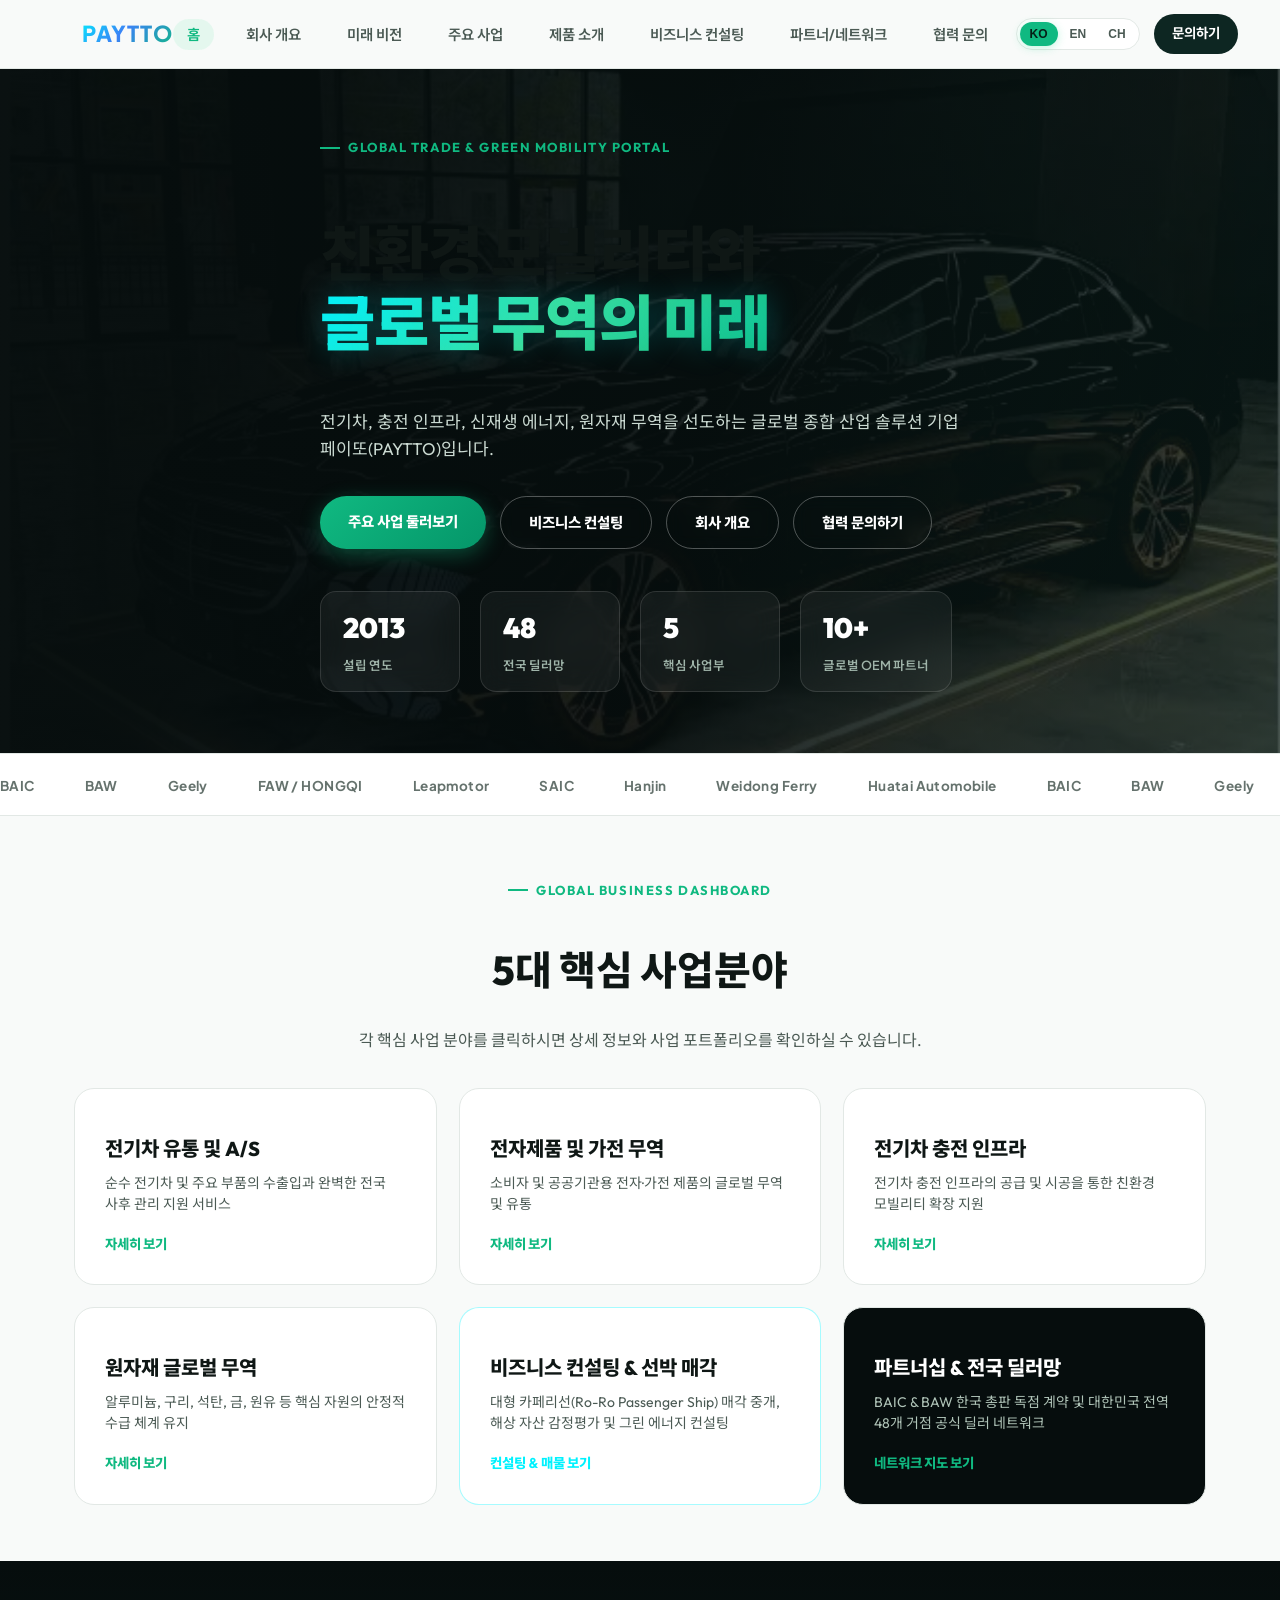
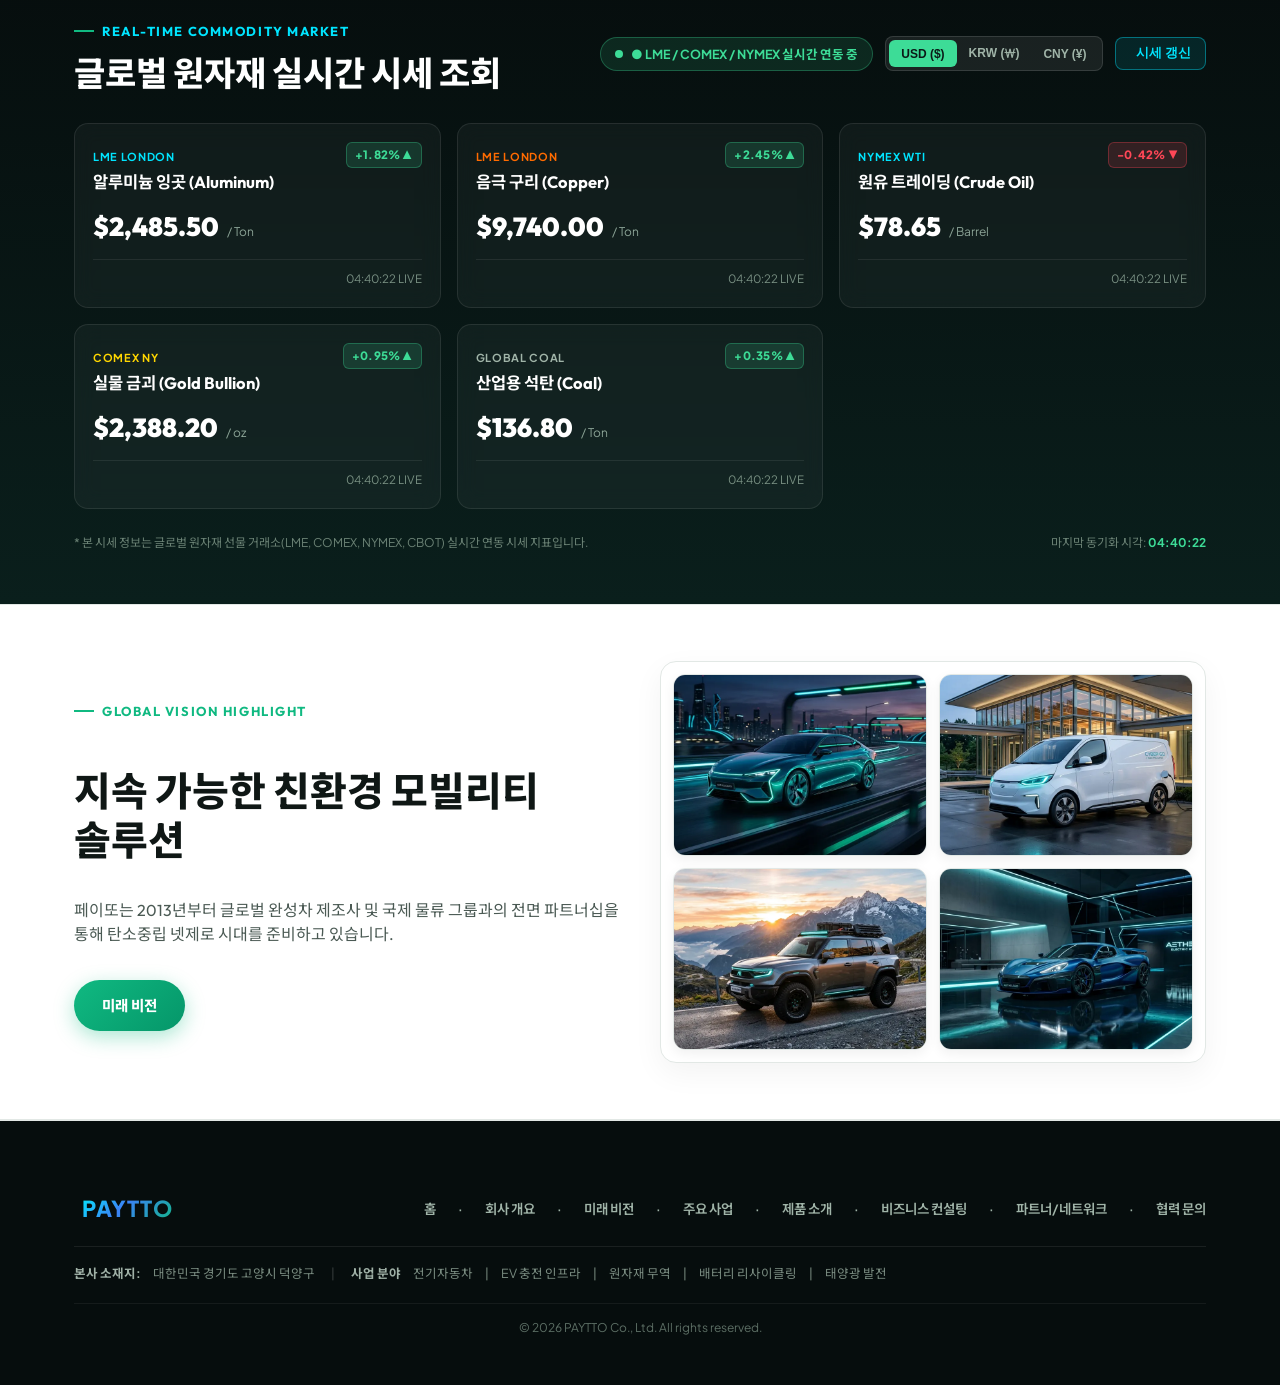
==== index.html @ 76846cce "feat: Add high-resolution image for ESS reprocessing & Black Mass extraction" ====
<!DOCTYPE html>
<html lang="ko">
<head>
  <meta charset="UTF-8">
  <meta name="viewport" content="width=device-width, initial-scale=1.0, maximum-scale=5.0">
  <title data-i18n="doc-title">PAYTTO 페이또 | Green Mobility, Vision for Future</title>
  <link rel="icon" type="image/svg+xml" href="[data-uri]">
  <link rel="stylesheet" href="https://cdnjs.cloudflare.com/ajax/libs/font-awesome/6.4.0/css/all.min.css">
  <link href="https://fonts.googleapis.com/css2?family=Plus+Jakarta+Sans:wght@300;400;500;600;700;800&family=Outfit:wght@300;400;500;600;700;800;900&family=Noto+Sans+KR:wght@300;400;500;700;900&display=swap" rel="stylesheet">
  <style>
    :root{
      --navy:#0d2622;
      --navy-deep:#060d0d;
      --orange:#10b981;
      --cyan:#00f2fe;
      --ink:#0f1715;
      --sub:#4b5a54;
      --bg:#f8faf9;
      --panel:#ffffff;
      --line:#e2e8e5;
      --radius:16px;
      --accent-gradient: linear-gradient(135deg, #00f2fe 0%, #3b82f6 45%, #10b981 100%);
      --glow-cyan: rgba(0, 242, 254, 0.25);
      --glow-emerald: rgba(16, 185, 129, 0.25);
    }
    @media (prefers-color-scheme: dark){
      :root{
        --ink:#f0f7f4;
        --sub:#a0b4aa;
        --bg:#060d0d;
        --panel:#0e1b19;
        --line:#1a2e2b;
        --navy:#1a3d37;
        --navy-deep:#040909;
      }
    }
    :root[data-theme="dark"]{
      --ink:#f0f7f4; --sub:#a0b4aa; --bg:#060d0d; --panel:#0e1b19; --line:#1a2e2b; --navy:#1a3d37; --navy-deep:#040909;
    }
    :root[data-theme="light"]{
      --ink:#0f1715; --sub:#4b5a54; --bg:#f8faf9; --panel:#ffffff; --line:#e2e8e5; --navy:#0d2622; --navy-deep:#060d0d;
    }
    *{box-sizing:border-box;}
    body{
      margin:0;
      font-family:'Plus Jakarta Sans', 'Outfit', 'Noto Sans KR', -apple-system, BlinkMacSystemFont, "Segoe UI", Roboto, sans-serif;
      background:var(--bg);
      color:var(--ink);
      line-height:1.6;
      overflow-x:hidden;
      min-height: 100vh;
      display: flex;
      flex-direction: column;
      word-break: keep-all;
      overflow-wrap: break-word;
    }
    h1,h2,h3,.navcta,.btn,nav ul li a,.eyebrow,footer h4,.card .num,p,.lede{
      font-family:'Outfit', 'Noto Sans KR', -apple-system, BlinkMacSystemFont, "Segoe UI", Roboto, sans-serif;
      word-break: keep-all;
      overflow-wrap: break-word;
    }
    a{color:inherit;text-decoration:none;}
    img{max-width:100%;height:auto;display:block;}
    .wrap{max-width:1180px;margin:0 auto;padding:0 24px;}
    main { flex: 1; }
    
    .eyebrow{
      display:inline-flex;align-items:center;gap:8px;
      font-size:13px;font-weight:700;letter-spacing:.12em;text-transform:uppercase;
      color:var(--orange);margin-bottom:12px;
    }
    .eyebrow::before{content:"";width:20px;height:2px;background:var(--orange);display:inline-block;}
    h2.title{font-size:clamp(24px,3.8vw,40px);font-weight:800;color:var(--ink);line-height:1.22;}
    p.lede{color:var(--sub);font-size:16px;max-width:680px;margin-top:12px;line-height:1.5;}

    /* BRAND LOGO FROM RESOURCE */
    .brand-logo {
      display: inline-flex;
      align-items: center;
      gap: 8px;
      font-size: 22px;
      font-weight: 900;
      letter-spacing: 0.04em;
      text-decoration: none;
      color: var(--ink);
      cursor: pointer;
      transition: transform 0.2s ease;
    }
    .brand-logo:hover {
      transform: scale(1.03);
    }
    .brand-logo .logo-icon {
      font-size: 22px;
      color: #00e5ff;
      filter: drop-shadow(0 0 8px rgba(0, 229, 255, 0.7));
      animation: pulse-gem 3s ease-in-out infinite alternate;
    }
    .brand-logo .logo-text {
      background: var(--accent-gradient);
      -webkit-background-clip: text;
      -webkit-text-fill-color: transparent;
      font-weight: 900;
      letter-spacing: 0.05em;
    }
    @keyframes pulse-gem {
      0% { transform: scale(1); filter: drop-shadow(0 0 6px rgba(0, 229, 255, 0.5)); }
      100% { transform: scale(1.12); filter: drop-shadow(0 0 14px rgba(0, 229, 255, 0.9)); }
    }

    /* NAV */
    header{
      position:sticky;top:0;z-index:50;
      background:color-mix(in srgb, var(--bg) 90%, transparent);
      backdrop-filter:blur(12px);
      -webkit-backdrop-filter:blur(12px);
      border-bottom:1px solid var(--line);
    }
    nav{display:flex;align-items:center;justify-content:space-between;max-width:1180px;margin:0 auto;padding:14px 24px;}
    nav ul{display:flex;gap:18px;list-style:none;margin:0;padding:0;}
    nav ul li a{
      font-size:14.5px;
      font-weight:600;
      color:var(--sub);
      transition:all .2s;
      padding:6px 14px;
      border-radius:999px;
      white-space: nowrap;
    }
    nav ul li a:hover, nav ul li a.active{
      color:var(--orange);
      background: rgba(61, 220, 151, 0.1);
    }
    nav .navlinks{display:flex;align-items:center;gap:14px;}
    .navcta{background:var(--navy);color:#fff !important;padding:9px 18px;border-radius:999px;font-weight:700;font-size:13.5px;transition:opacity 0.2s;cursor:pointer;white-space:nowrap;}
    .navcta:hover{opacity:0.9;}

    /* MOBILE MENU TOGGLE BUTTON */
    .mobile-menu-btn {
      display: none;
      background: transparent;
      border: 0;
      font-size: 22px;
      color: var(--ink);
      cursor: pointer;
      padding: 6px;
    }

    /* LANGUAGE SELECTOR */
    .lang-switcher {
      display: flex;
      align-items: center;
      background: var(--panel);
      border: 1px solid var(--line);
      border-radius: 999px;
      padding: 3px;
      gap: 2px;
    }
    .lang-btn {
      border: 0;
      background: transparent;
      color: var(--sub);
      font-size: 12px;
      font-weight: 800;
      padding: 5px 10px;
      border-radius: 999px;
      cursor: pointer;
      transition: all 0.2s ease;
    }
    .lang-btn.active, .lang-btn:hover {
      background: var(--orange);
      color: #052018;
      box-shadow: 0 2px 8px rgba(61, 220, 151, 0.3);
    }

    /* PAGE VIEW SECTIONS (SPA TRANSITION) */
    .page-view {
      display: none;
      opacity: 0;
      transform: translateY(12px);
      transition: opacity 0.35s cubic-bezier(0.4, 0, 0.2, 1), transform 0.35s cubic-bezier(0.4, 0, 0.2, 1);
    }
    .page-view.active {
      display: block;
      opacity: 1;
      transform: translateY(0);
    }

    /* PAGE BANNER FOR SUB-PAGES */
    .page-banner {
      background: var(--navy-deep);
      color: #fff;
      padding: 46px 0 38px;
      position: relative;
      overflow: hidden;
      border-bottom: 1px solid var(--line);
    }
    .page-banner::before {
      content: "";
      position: absolute;
      inset: 0;
      background: radial-gradient(circle at 80% 20%, rgba(0, 229, 255, 0.15) 0%, transparent 60%);
      pointer-events: none;
    }
    .page-banner h1 {
      font-size: clamp(26px, 3.8vw, 40px);
      font-weight: 800;
      margin: 0;
      line-height: 1.22;
    }
    .page-banner p {
      color: #b0c4b8;
      font-size: 15.5px;
      max-width: 680px;
      margin-top: 10px;
      line-height: 1.45;
    }

    /* HERO */
    .hero{
      position:relative;min-height:76vh;display:flex;align-items:center;
      background:radial-gradient(circle at 50% 20%, #0d2824 0%, #060d0d 80%);
      overflow:hidden;
    }
    .hero img.bg{
      position:absolute;inset:0;width:100%;height:100%;object-fit:cover;opacity:.45;filter:brightness(0.9) contrast(1.1);
    }
    .hero::after{
      content:"";position:absolute;inset:0;
      background:linear-gradient(105deg, rgba(6,13,13,0.96) 20%, rgba(6,13,13,0.78) 55%, rgba(13,40,36,0.4) 100%);
    }
    .hero .wrap{position:relative;z-index:2;padding-top:56px;padding-bottom:56px;}
    .hero h1{
      font-size:clamp(32px,5.2vw,60px);
      font-weight:900;
      max-width:820px;
      line-height:1.15;
      letter-spacing:-0.02em;
    }
    .hero h1 span{
      background: linear-gradient(135deg, #00f2fe 0%, #3ddc97 50%, #10b981 100%);
      -webkit-background-clip: text;
      -webkit-text-fill-color: transparent;
      text-shadow: 0 0 30px rgba(0, 242, 254, 0.25);
    }
    .hero p{color:#cbdad2;font-size:17px;max-width:640px;margin-top:18px;line-height:1.6;}
    .hero .stats{display:flex;gap:20px;margin-top:42px;flex-wrap:wrap;}
    .hero .stat {
      background: rgba(255, 255, 255, 0.05);
      border: 1px solid rgba(255, 255, 255, 0.12);
      border-radius: 16px;
      padding: 14px 22px;
      backdrop-filter: blur(14px);
      min-width: 140px;
      transition: all 0.3s ease;
    }
    .hero .stat:hover {
      background: rgba(255, 255, 255, 0.09);
      border-color: rgba(0, 242, 254, 0.4);
      transform: translateY(-4px);
      box-shadow: 0 10px 24px rgba(0, 242, 254, 0.15);
    }
    .hero .stat b{display:block;font-size:28px;color:#ffffff;font-weight:900;font-family:'Outfit',sans-serif;}
    .hero .stat span{color:#9fb4a9;font-size:12.5px;font-weight:600;}
    .btnrow{display:flex;gap:14px;margin-top:34px;flex-wrap:wrap;}
    .btn{padding:14px 28px;border-radius:999px;font-weight:800;font-size:14.5px;display:inline-block;cursor:pointer;text-align:center;transition:all 0.25s ease;}
    .btn.primary{
      background:linear-gradient(135deg, #10b981 0%, #059669 100%);
      color:#ffffff;
      box-shadow:0 6px 20px rgba(16, 185, 129, 0.35);
    }
    .btn.primary:hover{
      transform:translateY(-3px);
      box-shadow:0 10px 28px rgba(16, 185, 129, 0.55);
    }
    .btn.ghost{
      border:1px solid rgba(255,255,255,.3);
      color:#ffffff;
      backdrop-filter:blur(8px);
    }
    .btn.ghost:hover{
      border-color:#00f2fe;
      color:#00f2fe;
      transform:translateY(-3px);
      box-shadow:0 6px 20px rgba(0, 242, 254, 0.25);
    }

    /* DASHBOARD PORTAL CARDS */
    .dashboard-grid {
      display: grid;
      grid-template-columns: repeat(3, 1fr);
      gap: 22px;
      margin-top: 32px;
    }
    .dash-card {
      background: var(--panel);
      border: 1px solid var(--line);
      border-radius: 20px;
      padding: 30px;
      position: relative;
      overflow: hidden;
      transition: all 0.35s cubic-bezier(0.4, 0, 0.2, 1);
      cursor: pointer;
      display: flex;
      flex-direction: column;
      justify-content: space-between;
    }
    .dash-card:hover {
      transform: translateY(-8px);
      box-shadow: 0 20px 40px rgba(0, 242, 254, 0.15);
      border-color: var(--orange);
    }
    .dash-card .dash-icon {
      font-size: 32px;
      color: var(--orange);
      margin-bottom: 14px;
    }
    .dash-card h3 {
      font-size: 20px;
      font-weight: 800;
      color: var(--ink);
      margin: 0 0 8px;
    }
    .dash-card p {
      font-size: 14px;
      color: var(--sub);
      line-height: 1.5;
      margin: 0 0 18px;
    }
    .dash-card .dash-link {
      font-size: 13.5px;
      font-weight: 800;
      color: var(--orange);
      display: inline-flex;
      align-items: center;
      gap: 6px;
    }
    .dash-card .dash-link i {
      transition: transform 0.2s ease;
    }
    .dash-card:hover .dash-link i {
      transform: translateX(4px);
    }

    /* MARQUEE */
    .marquee-wrap{border-top:1px solid var(--line);border-bottom:1px solid var(--line);background:var(--panel);padding:18px 0;overflow:hidden;white-space:nowrap;}
    .marquee{display:inline-flex;gap:50px;animation:scroll 28s linear infinite;font-weight:700;color:var(--sub);letter-spacing:.03em;font-size:13.5px;}
    .marquee span{opacity:.85}
    @keyframes scroll{from{transform:translateX(0);}to{transform:translateX(-50%);}}

    /* GRID / CARDS */
    section { padding: 56px 0; }
    .grid{display:grid;gap:22px;}
    .g2{grid-template-columns:1fr 1fr;}
    .g3{grid-template-columns:repeat(3,1fr);}
    .g4{grid-template-columns:repeat(4,1fr);}
    .g5{grid-template-columns:repeat(5,1fr);align-items:stretch;}

    .card{
      background:var(--panel);
      border:1px solid var(--line);
      border-radius:var(--radius);
      padding:26px;
      position:relative;
      transition:transform .25s ease, box-shadow .25s ease;
    }
    .card:hover{transform:translateY(-4px);box-shadow:0 12px 30px rgba(0,0,0,.06);}
    .card .num{font-size:26px;font-weight:800;color:var(--orange);margin-bottom:10px;}
    .card h3{font-size:18.5px;font-weight:800;color:var(--ink);margin-bottom:8px;line-height:1.3;}
    .card p{color:var(--sub);font-size:13.8px;margin:0;line-height:1.48;}

    .split{display:grid;grid-template-columns:1fr 1fr;gap:40px;align-items:center;}

    .imgcard{
      border-radius:var(--radius);
      overflow:hidden;
      border:1px solid var(--line);
      background:var(--panel);
      box-shadow:0 10px 30px rgba(0,0,0,.05);
    }
    .imgcard img{width:100%;height:auto;object-fit:cover;display:block;}

    .pillrow{display:flex;gap:8px;flex-wrap:wrap;margin-top:18px;}
    .pill{background:var(--panel);border:1px solid var(--line);color:var(--ink);padding:6px 13px;border-radius:999px;font-size:13px;font-weight:600;}

    .section-alt{background:var(--panel);border-top:1px solid var(--line);border-bottom:1px solid var(--line);}

    .ceo{
      text-align:center;max-width:820px;margin:0 auto;padding:10px 0;
    }
    .ceo blockquote{
      font-size:clamp(18px,2.4vw,26px);
      font-weight:700;
      color:var(--ink);
      margin:0 0 18px;
      line-height:1.35;
      font-style:normal;
    }
    .ceo blockquote span{color:var(--orange);}
    .ceo .who{color:var(--sub);font-size:14.5px;}
    .ceo .who b{color:var(--ink);display:block;font-size:16.5px;margin-bottom:2px;}

    .taglist{list-style:none;padding:0;margin:18px 0 0;display:flex;flex-direction:column;gap:8px;}
    .taglist li{font-size:14px;color:var(--sub);padding-left:20px;position:relative;}
    .taglist li::before{content:"✓";position:absolute;left:0;color:var(--orange);font-weight:800;}
    .taglist li b{color:var(--ink);}

    /* ROADMAP / TIMELINE */
    .timeline {
      display: grid;
      grid-template-columns: repeat(4, 1fr);
      gap: 18px;
      margin-top: 32px;
    }
    .timeline-item {
      background: var(--panel);
      border: 1px solid var(--line);
      border-radius: var(--radius);
      padding: 20px;
    }
    .timeline-year {
      font-size: 24px;
      font-weight: 900;
      color: var(--orange);
      margin-bottom: 6px;
    }
    .timeline-title {
      font-size: 16px;
      font-weight: 800;
      color: var(--ink);
      margin-bottom: 6px;
    }
    .timeline-desc {
      font-size: 13px;
      color: var(--sub);
      line-height: 1.45;
    }

    /* ORGANIZATIONAL CHART (조직도) */
    .org-chart-wrap {
      display: flex;
      flex-direction: column;
      align-items: center;
      gap: 16px;
      margin-top: 24px;
    }
    .org-node {
      background: var(--panel);
      border: 1px solid var(--line);
      border-radius: var(--radius);
      padding: 16px 24px;
      text-align: center;
      transition: transform 0.2s ease;
      position: relative;
    }
    .org-node.top-leader {
      background: var(--navy-deep);
      color: #fff;
      border-color: var(--orange);
      padding: 20px 36px;
    }
    .org-node.top-leader h3 {
      color: #fff;
      font-size: 20px;
      margin: 0 0 4px;
    }
    .org-node.top-leader p {
      color: var(--orange);
      font-size: 12.5px;
      font-weight: 700;
      margin: 0;
    }
    .org-connector-v {
      width: 2px;
      height: 18px;
      background: var(--orange);
    }
    .org-advisory-row {
      display: flex;
      gap: 12px;
      flex-wrap: wrap;
      justify-content: center;
    }
    .org-grid-divs {
      display: grid;
      grid-template-columns: repeat(4, 1fr);
      gap: 16px;
      width: 100%;
    }

    /* TABLE MOBILE WRAPPER */
    .table-responsive {
      width: 100%;
      overflow-x: auto;
      -webkit-overflow-scrolling: touch;
    }
    table{width:100%;border-collapse:collapse;text-align:left;font-size:13.5px;min-width: 500px;}
    th,td{padding:12px 16px;border-bottom:1px solid var(--line);}
    th{background:var(--bg);color:var(--ink);font-weight:800;}
    td{color:var(--sub);}
    tr:last-child td{border-bottom:0;}

    /* FOOTER */
    footer{background:var(--navy-deep);color:#d1e0d7;padding:46px 0 24px;border-top:1px solid var(--line);}
    footer .wrap{display:grid;grid-template-columns:2fr 1fr 1fr;gap:36px;}
    footer h4{color:#fff;font-size:14.5px;margin-bottom:12px;}
    footer ul{list-style:none;padding:0;margin:0;display:flex;flex-direction:column;gap:8px;font-size:13.5px;}
    footer .bottom{border-top:1px solid rgba(255,255,255,.1);margin-top:32px;padding-top:18px;font-size:12px;color:#7a8c81;display:flex;justify-content:space-between;flex-wrap:wrap;gap:10px;max-width:1180px;margin-left:auto;margin-right:auto;padding-left:24px;padding-right:24px;}

    .sectionhead{text-align:center;max-width:640px;margin:0 auto 36px;}

    .contact-success {
      display: none;
      background: rgba(61, 220, 151, 0.15);
      border: 1px solid var(--orange);
      color: var(--ink);
      padding: 14px;
      border-radius: 10px;
      font-size: 14px;
      font-weight: 600;
      margin-top: 10px;
      text-align: center;
    }

    .badge-box {
      display: inline-block;
      background: rgba(61, 220, 151, 0.12);
      color: var(--orange);
      font-size: 11.5px;
      font-weight: 800;
      padding: 3px 8px;
      border-radius: 6px;
      margin-bottom: 10px;
      border: 1px solid rgba(61, 220, 151, 0.3);
    }

    /* Dealer Map Image Styling */
    .dealer-map-img {
      width: 100%;
      max-width: 960px;
      height: auto;
      object-fit: contain;
      margin: 0 auto;
      display: block;
    }

    /* RESPONSIVE MEDIA QUERIES (MOBILE OPTIMIZATION) */
    @media (max-width: 960px) {
      .g5 { grid-template-columns: repeat(2, 1fr); }
      .g3, .g4, .dashboard-grid { grid-template-columns: repeat(2, 1fr); }
      .timeline { grid-template-columns: repeat(2, 1fr); }
      .org-grid-divs { grid-template-columns: repeat(2, 1fr); }
    }

    @media (max-width: 820px) {
      nav { padding: 12px 18px; }
      nav ul {
        display: none;
        position: absolute;
        top: 100%;
        left: 0;
        right: 0;
        background: var(--navy-deep);
        flex-direction: column;
        padding: 16px;
        gap: 8px;
        box-shadow: 0 10px 25px rgba(0,0,0,0.3);
        border-bottom: 1px solid var(--line);
      }
      nav ul.mobile-open {
        display: flex;
      }
      nav ul li a {
        color: #cfe0d6;
        display: block;
        padding: 10px 16px;
        border-radius: 8px;
        font-size: 15px;
      }
      nav ul li a.active, nav ul li a:hover {
        color: var(--orange);
        background: rgba(61, 220, 151, 0.15);
      }
      .mobile-menu-btn {
        display: block;
      }

      .split { grid-template-columns: 1fr; gap: 28px; }
      footer .wrap { grid-template-columns: 1fr; gap: 28px; }
    }

    @media (max-width: 600px) {
      .wrap { padding: 0 16px; }
      section { padding: 40px 0; }
      .page-banner { padding: 32px 0 26px; }
      .hero { min-height: auto; padding: 20px 0 36px; }
      .hero .stats { gap: 18px; margin-top: 26px; }
      .hero .stat b { font-size: 22px; }
      .btnrow { flex-direction: column; }
      .btn { width: 100%; }

      .g2, .g3, .g4, .g5, .dashboard-grid { grid-template-columns: 1fr; }
      .timeline { grid-template-columns: 1fr; }
      .org-grid-divs { grid-template-columns: 1fr; }
      .org-advisory-row { flex-direction: column; width: 100%; }
      .org-node { width: 100%; }
      
      .card { padding: 18px; }
      .dealer-map-img { max-height: 380px; }
    }

    /* REAL-TIME COMMODITY MARKET WIDGET STYLES */
    .live-pulse-dot {
      width: 8px;
      height: 8px;
      background: #3ddc97;
      border-radius: 50%;
      box-shadow: 0 0 0 0 rgba(61, 220, 151, 0.7);
      animation: live-pulse-anim 1.6s infinite;
      display: inline-block;
    }
    @keyframes live-pulse-anim {
      0% { transform: scale(0.95); box-shadow: 0 0 0 0 rgba(61, 220, 151, 0.7); }
      70% { transform: scale(1.1); box-shadow: 0 0 0 8px rgba(61, 220, 151, 0); }
      100% { transform: scale(0.95); box-shadow: 0 0 0 0 rgba(61, 220, 151, 0); }
    }
    .mkt-card {
      background: rgba(255, 255, 255, 0.04);
      border: 1px solid rgba(255, 255, 255, 0.09);
      border-radius: 14px;
      padding: 18px;
      backdrop-filter: blur(10px);
      transition: all 0.25s ease;
    }
    .mkt-card:hover {
      background: rgba(255, 255, 255, 0.08);
      border-color: rgba(61, 220, 151, 0.4);
      transform: translateY(-3px);
      box-shadow: 0 10px 24px rgba(0, 0, 0, 0.3);
    }
    .mkt-badge {
      font-size: 11.5px;
      font-weight: 800;
      padding: 3px 8px;
      border-radius: 6px;
      letter-spacing: 0.02em;
    }
    .mkt-badge.up {
      background: rgba(61, 220, 151, 0.15);
      color: #3ddc97;
      border: 1px solid rgba(61, 220, 151, 0.3);
    }
    .mkt-badge.down {
      background: rgba(255, 71, 87, 0.15);
      color: #ff4757;
      border: 1px solid rgba(255, 71, 87, 0.3);
    }
    .price-flash-up {
      animation: flash-green 1s ease-out;
    }
    .price-flash-down {
      animation: flash-red 1s ease-out;
    }
    @keyframes flash-green {
      0% { color: #3ddc97; text-shadow: 0 0 12px rgba(61,220,151,0.8); }
      100% { color: #ffffff; text-shadow: none; }
    }
    @keyframes flash-red {
      0% { color: #ff4757; text-shadow: 0 0 12px rgba(255,71,87,0.8); }
      100% { color: #ffffff; text-shadow: none; }
    }

    /* VIDEO & LIGHTBOX MODAL STYLES */
    .btn.video-btn {
      background: rgba(0, 229, 255, 0.12);
      border: 1px solid rgba(0, 229, 255, 0.4);
      color: #00e5ff;
      font-weight: 700;
      backdrop-filter: blur(8px);
      display: inline-flex;
      align-items: center;
      gap: 8px;
      transition: all 0.25s ease;
      cursor: pointer;
    }
    .btn.video-btn:hover {
      background: rgba(0, 229, 255, 0.25);
      border-color: #00e5ff;
      transform: translateY(-2px);
      box-shadow: 0 0 16px rgba(0, 229, 255, 0.4);
    }
    .modal-overlay {
      display: none;
      position: fixed;
      top: 0;
      left: 0;
      width: 100vw;
      height: 100vh;
      background: rgba(8, 19, 18, 0.88);
      backdrop-filter: blur(14px);
      z-index: 99999;
      justify-content: center;
      align-items: center;
      padding: 20px;
      animation: modalFadeIn 0.3s ease-out;
    }
    .modal-overlay.active {
      display: flex;
    }
    @keyframes modalFadeIn {
      from { opacity: 0; transform: scale(0.97); }
      to { opacity: 1; transform: scale(1); }
    }
    .modal-content {
      position: relative;
      width: 100%;
      max-width: 920px;
      background: var(--navy-deep);
      border: 1px solid rgba(61, 220, 151, 0.35);
      border-radius: 16px;
      box-shadow: 0 20px 50px rgba(0, 0, 0, 0.7);
      overflow: hidden;
    }
    .modal-header {
      padding: 16px 20px;
      display: flex;
      align-items: center;
      gap: 10px;
      background: rgba(255, 255, 255, 0.04);
      border-bottom: 1px solid rgba(255, 255, 255, 0.08);
    }
    .modal-close-btn {
      position: absolute;
      top: 12px;
      right: 16px;
      width: 36px;
      height: 36px;
      border-radius: 50%;
      background: rgba(255, 255, 255, 0.1);
      border: 0;
      color: #ffffff;
      font-size: 24px;
      font-weight: 300;
      cursor: pointer;
      display: flex;
      align-items: center;
      justify-content: center;
      transition: background 0.2s;
      z-index: 10;
    }
    .modal-close-btn:hover {
      background: rgba(255, 71, 87, 0.85);
    }
    .clickable-img {
      cursor: zoom-in;
      transition: transform 0.25s ease, filter 0.25s ease;
    }
    .clickable-img:hover {
      transform: scale(1.02);
      filter: brightness(1.08);
    }
    /* 3D Parallax Card Tilt & Glare Effects */
    .card, .imgcard {
      transform-style: preserve-3d;
      position: relative;
      overflow: hidden;
    }
    .card-glare-overlay {
      position: absolute;
      top: 0;
      left: 0;
      width: 100%;
      height: 100%;
      pointer-events: none;
      border-radius: inherit;
      background: radial-gradient(circle at 50% 50%, rgba(0, 242, 254, 0.2), transparent 70%);
      opacity: 0;
      transition: opacity 0.3s ease;
      z-index: 8;
    }
    /* Sub-Tree Category Navigation Styles */
    .tree-nav-btn {
      padding: 8px 16px;
      border-radius: 20px;
      border: 1.5px solid rgba(255, 255, 255, 0.2);
      background: rgba(255, 255, 255, 0.08);
      color: #ffffff;
      font-size: 13px;
      font-weight: 700;
      cursor: pointer;
      transition: all 0.25s ease;
      display: inline-flex;
      align-items: center;
      gap: 6px;
    }
    .tree-nav-btn:hover, .tree-nav-btn.active {
      background: rgba(0, 242, 254, 0.25);
      border-color: #00f2fe;
      color: #00f2fe;
      box-shadow: 0 0 15px rgba(0, 242, 254, 0.4);
    }
    .tree-dropdown-menu a {
      transition: background 0.2s ease, color 0.2s ease;
    }
    .tree-dropdown-menu a:hover {
      background: rgba(0, 242, 254, 0.2) !important;
      color: #00f2fe !important;
    }
    /* Header Dropdown Menu for Products */
    .nav-dropdown {
      position: relative;
    }
    .nav-dropdown::after {
      content: '';
      position: absolute;
      top: 100%;
      left: 0;
      right: 0;
      height: 12px;
    }
    .nav-dropdown-menu {
      display: none;
      position: absolute;
      top: 100%;
      left: 50%;
      transform: translateX(-50%);
      margin-top: 8px;
      background: #0b192c;
      border: 1.5px solid #00f2fe;
      border-radius: 12px;
      padding: 8px;
      min-width: 230px;
      box-shadow: 0 15px 35px rgba(0, 0, 0, 0.7);
      backdrop-filter: blur(12px);
      z-index: 99999;
    }
    .nav-dropdown:hover .nav-dropdown-menu, .nav-dropdown.dropdown-open .nav-dropdown-menu, nav ul.mobile-open .nav-dropdown-menu {
      display: block !important;
    }
</style>
</head>
<body>

<!-- Top Scroll Progress Bar -->
<div id="scrollProgressBar" style="position:fixed;top:0;left:0;height:4px;width:0%;background:linear-gradient(90deg, #00f2fe, #10b981, #00e5ff);z-index:999999;transition:width 0.08s ease-out;box-shadow:0 0 12px rgba(0,242,254,0.9), 0 0 24px rgba(16,185,129,0.7);"></div>

<header>
  <nav>
    <a href="#home" onclick="showPage('home')" class="brand-logo">
      <i class=\"fa-solid fa-gem logo-icon\"></i>
      <span class="logo-text">PAYTTO</span>
    </a>
    <div class="navlinks">
      <ul id="mainNav">
        <li><a href="#home" id="nav-home" onclick="showPage('home')" data-i18n="nav-home">홈</a></li>
        <li><a href="#about" id="nav-about" onclick="showPage('about')" data-i18n="nav-company">회사 개요</a></li>
        <li><a href="#vision" id="nav-vision" onclick="showPage('vision')" data-i18n="nav-vision">미래 비전</a></li>
        <li><a href="#business" id="nav-business" onclick="showPage('business')" data-i18n="nav-business">주요 사업</a></li>
        <li class="nav-dropdown" id="navProductsDropdown">
          <a href="javascript:void(0)" id="nav-products" onclick="toggleNavProductsMenu(event)" data-i18n="nav-products">제품 소개 <i class="fa-solid fa-chevron-down" style="font-size:10px;margin-left:4px;"></i></a>
          <div class="nav-dropdown-menu" id="navProductsMenu">
            <a href="#products" onclick="selectNavSubPage('ev', event)" data-i18n="nav-sub-ev">🚗 01. 친환경 모빌리티</a>
            <a href="#products" onclick="selectNavSubPage('raw', event)" data-i18n="nav-sub-raw">💎 02. 글로벌 원자재</a>
            <a href="#products" onclick="selectNavSubPage('charging', event)" data-i18n="nav-sub-charging">⚡ 03. 초급속 EV 충전기</a>
            <a href="#products" onclick="selectNavSubPage('battery', event)" data-i18n="nav-sub-battery">🔋 04. 폐배터리 리사이클링</a>
            <a href="#products" onclick="selectNavSubPage('capsule', event)" data-i18n="nav-sub-capsule">🏠 05. 스마트 모듈러 캡슐 주택</a>
          </div>
        </li>
        <li><a href="#consulting" id="nav-consulting" onclick="showPage('consulting')" data-i18n="nav-consulting">비즈니스 컨설팅</a></li>
        <li><a href="#network" id="nav-network" onclick="showPage('network')" data-i18n="nav-network">파트너/네트워크</a></li>
        <li><a href="#contact" id="nav-contact" onclick="showPage('contact')" data-i18n="nav-contact">협력 문의</a></li>
      </ul>
      <div class="lang-switcher">
        <button class="lang-btn active" data-lang="ko" onclick="changeLanguage('ko')">KO</button>
        <button class="lang-btn" data-lang="en" onclick="changeLanguage('en')">EN</button>
        <button class="lang-btn" data-lang="ch" onclick="changeLanguage('ch')">CH</button>
      </div>
      <a href="#contact" onclick="showPage('contact')" class="navcta" data-i18n="nav-cta">문의하기</a>
      <button class="mobile-menu-btn" onclick="toggleMobileMenu()" aria-label="Toggle menu">
        <i class=\"fa-solid fa-bars\"></i>
      </button>
    </div>
  </nav>
</header>

<main>

  <!-- ================= 0. PAGE: HOME DASHBOARD (신규 메인 대시보드 포털) ================= -->
  <div id="page-home" class="page-view active">
    <section class="hero" style="padding:0;">
      <img loading="lazy" class="bg" src="[data-uri]" alt="PAYTTO EV Showroom Panorama">
      <div class="wrap">
        <div class="eyebrow" style="color:var(--orange);" data-i18n="dash-eyebrow">Global Trade &amp; Green Mobility Portal</div>
        <h1 data-i18n="hero-title">친환경 모빌리티와<br><span>글로벌 무역의 미래</span></h1>
        <p data-i18n="hero-desc">전기차, 충전 인프라, 신재생 에너지, 원자재 무역을 선도하는 글로벌 종합 산업 솔루션 기업 페이또(PAYTTO)입니다.</p>
        <div class="btnrow">
          <a onclick="showPage('business')" class="btn primary" data-i18n="hero-btn-primary">주요 사업 둘러보기</a>
          <a onclick="showPage('consulting')" class="btn ghost" data-i18n="nav-consulting">비즈니스 컨설팅</a>
          <a onclick="showPage('about')" class="btn ghost" data-i18n="nav-company">회사 개요</a>
          <a onclick="showPage('contact')" class="btn ghost" data-i18n="hero-btn-secondary">협력 문의하기</a>
        </div>
        <div class="stats">
          <div class="stat"><b data-i18n="stat1-val">2013</b><span data-i18n="stat1-lbl">설립 연도</span></div>
          <div class="stat"><b data-i18n="stat2-val">48</b><span data-i18n="stat2-lbl">전국 딜러망</span></div>
          <div class="stat"><b data-i18n="stat3-val">5</b><span data-i18n="stat3-lbl">핵심 사업부</span></div>
          <div class="stat"><b data-i18n="stat4-val">10+</b><span data-i18n="stat4-lbl">글로벌 OEM 파트너</span></div>
        </div>
      </div>
    </section>

    <div class="marquee-wrap">
      <div class="marquee">
        <span>BAIC</span><span>BAW</span><span>Geely</span><span>FAW / HONGQI</span><span>Leapmotor</span><span>SAIC</span><span>Hanjin</span><span>Weidong Ferry</span><span>Huatai Automobile</span>
        <span>BAIC</span><span>BAW</span><span>Geely</span><span>FAW / HONGQI</span><span>Leapmotor</span><span>SAIC</span><span>Hanjin</span><span>Weidong Ferry</span><span>Huatai Automobile</span>
      </div>
    </div>

    <!-- Executive Business Portal Grid -->
    <section>
      <div class="wrap">
        <div class="sectionhead">
          <div class="eyebrow" style="justify-content:center;" data-i18n="dash-sec-tag">Global Business Dashboard</div>
          <h2 class="title" data-i18n="dash-sec-title">5대 핵심 사업분야</h2>
          <p class="lede" data-i18n="dash-sec-desc">각 핵심 사업 분야를 클릭하시면 상세 정보와 사업 포트폴리오를 확인하실 수 있습니다.</p>
        </div>

        <div class="dashboard-grid">
          <div class="dash-card" onclick="showPage('business')">
            <div>
              <div class="dash-icon"><i class=\"fa-solid fa-car-battery\"></i></div>
              <h3 data-i18n="biz1-title">전기차 유통 및 부품 공급</h3>
              <p data-i18n="biz1-desc">순수 전기차 7대 시리즈 및 자동차 부품의 수출입과 완벽한 전국 사후 관리 지원 서비스</p>
            </div>
            <div class="dash-link"><span>자세히 보기</span> <i class=\"fa-solid fa-arrow-right\"></i></div>
          </div>

          <div class="dash-card" onclick="showPage('business')">
            <div>
              <div class="dash-icon" style="color:#00e5ff;"><i class=\"fa-solid fa-tv\"></i></div>
              <h3 data-i18n="biz2-title">전자제품 및 가전 무역</h3>
              <p data-i18n="biz2-desc">소비자 및 공공기관 전용 다양한 규격의 고품질 전자·가전 제품 글로벌 무역 및 유통</p>
            </div>
            <div class="dash-link"><span>자세히 보기</span> <i class=\"fa-solid fa-arrow-right\"></i></div>
          </div>

          <div class="dash-card" onclick="showPage('business')">
            <div>
              <div class="dash-icon" style="color:#ff7f50;"><i class=\"fa-solid fa-bolt\"></i></div>
              <h3 data-i18n="biz3-title">전기차 충전 인프라</h3>
              <p data-i18n="biz3-desc">공공기관, 지자체 거점, 아파트 전용 100kW~350kW 초급속/완속 충전기 시공 및 관제</p>
            </div>
            <div class="dash-link"><span>자세히 보기</span> <i class=\"fa-solid fa-arrow-right\"></i></div>
          </div>

          <div class="dash-card" onclick="showPage('business')">
            <div>
              <div class="dash-icon" style="color:#ffd700;"><i class=\"fa-solid fa-cubes\"></i></div>
              <h3 data-i18n="biz4-title">원자재 글로벌 무역</h3>
              <p data-i18n="biz4-desc">알루미늄 잉곳, 구리 케소드, 석탄, 원유, 금, 대두 등 핵심 대종 자원의 안정적 수급</p>
            </div>
            <div class="dash-link"><span>자세히 보기</span> <i class=\"fa-solid fa-arrow-right\"></i></div>
          </div>

          <div class="dash-card" onclick="showPage('consulting')" style="border-color:rgba(0,242,254,0.35);">
            <div>
              <div class="dash-icon" style="color:#00f2fe;"><i class=\"fa-solid fa-ship\"></i></div>
              <h3 data-i18n="biz5-title">비즈니스 컨설팅 &amp; 선박 매각</h3>
              <p data-i18n="biz5-desc">대형 카페리선(Ro-Ro Passenger Ship) 매각 중개, 해상 자산 감정평가 및 그린 에너지 컨설팅</p>
            </div>
            <div class="dash-link" style="color:#00f2fe;"><span>컨설팅 &amp; 매물 보기</span> <i class=\"fa-solid fa-arrow-right\"></i></div>
          </div>

          <div class="dash-card" onclick="showPage('network')" style="background:var(--navy-deep);color:#fff;">
            <div>
              <div class="dash-icon" style="color:var(--orange);"><i class=\"fa-solid fa-network-wired\"></i></div>
              <h3 style="color:#fff;" data-i18n="dash-net-title">파트너십 &amp; 전국 딜러망</h3>
              <p style="color:#b0c4b8;" data-i18n="dash-net-desc">BAIC &amp; BAW 한국 총판 독점 계약 및 대한민국 전역 48개 거점 공식 딜러 네트워크</p>
            </div>
            <div class="dash-link" style="color:var(--orange);"><span>네트워크 지도 보기</span> <i class=\"fa-solid fa-arrow-right\"></i></div>
          </div>
        </div>
      </div>
    </section>

    <!-- Real-Time Raw Materials Commodity Market Live Widget -->
    <section style="padding:52px 0;background:linear-gradient(180deg, var(--navy-deep) 0%, #0a1f1c 100%);color:#ffffff;">
      <div class="wrap">
        <div style="display:flex;justify-content:space-between;align-items:center;flex-wrap:wrap;gap:16px;margin-bottom:28px;">
          <div>
            <div class="eyebrow" style="color:#00e5ff;" data-i18n="mkt-eyebrow">Real-Time Commodity Market</div>
            <h2 class="title" style="color:#ffffff;margin:0;font-size:clamp(22px,3.2vw,34px);" data-i18n="mkt-title">글로벌 원자재 실시간 시세 조회</h2>
          </div>
          <div style="display:flex;align-items:center;gap:12px;flex-wrap:wrap;">
            <div style="display:inline-flex;align-items:center;gap:8px;padding:6px 14px;background:rgba(61,220,151,0.12);border:1px solid rgba(61,220,151,0.3);border-radius:20px;font-size:12.5px;color:#3ddc97;font-weight:700;">
              <span class="live-pulse-dot"></span>
              <span data-i18n="mkt-status">● LME / COMEX / NYMEX 실시간 연동 중</span>
            </div>
            <div style="display:inline-flex;background:rgba(255,255,255,0.08);border-radius:8px;padding:3px;border:1px solid rgba(255,255,255,0.12);">
              <button class="curr-btn active" data-curr="USD" onclick="setCurrency('USD')" style="padding:5px 12px;border:0;border-radius:6px;background:#3ddc97;color:#0b1917;font-weight:800;font-size:12px;cursor:pointer;">USD ($)</button>
              <button class="curr-btn" data-curr="KRW" onclick="setCurrency('KRW')" style="padding:5px 12px;border:0;border-radius:6px;background:transparent;color:#a0b4a8;font-weight:700;font-size:12px;cursor:pointer;">KRW (₩)</button>
              <button class="curr-btn" data-curr="CNY" onclick="setCurrency('CNY')" style="padding:5px 12px;border:0;border-radius:6px;background:transparent;color:#a0b4a8;font-weight:700;font-size:12px;cursor:pointer;">CNY (¥)</button>
            </div>
            <button onclick="updateCommodityPrices(true)" style="padding:7px 14px;border-radius:8px;border:1px solid rgba(0,229,255,0.4);background:rgba(0,229,255,0.1);color:#00e5ff;font-weight:700;font-size:12.5px;cursor:pointer;display:inline-flex;align-items:center;gap:6px;transition:all 0.2s;">
              <i class=\"fa-solid fa-rotate\" id="refreshIcon"></i> <span data-i18n="mkt-refresh">시세 갱신</span>
            </button>
          </div>
        </div>

        <!-- 6 Commodity Live Cards Grid -->
        <div class="grid g3" style="gap:16px;margin-bottom:24px;">
          <!-- 1. Aluminum -->
          <div class="mkt-card" id="card-aluminum">
            <div style="display:flex;justify-content:space-between;align-items:flex-start;margin-bottom:10px;">
              <div>
                <span style="font-size:11px;font-weight:700;color:#00e5ff;letter-spacing:0.06em;text-transform:uppercase;">LME LONDON</span>
                <h3 style="font-size:16.5px;margin:2px 0 0;color:#ffffff;" data-i18n="mkt-aluminum">알루미늄 잉곳 (Aluminum)</h3>
              </div>
              <div class="mkt-badge up" id="change-aluminum">+1.82% ▲</div>
            </div>
            <div style="display:flex;align-items:baseline;gap:8px;">
              <span style="font-size:26px;font-weight:900;color:#ffffff;font-family:'Outfit',sans-serif;" id="price-aluminum">$2,485.50</span>
              <span style="font-size:12px;color:#8ba396;" id="unit-aluminum">/ Ton</span>
            </div>
            <div style="display:flex;justify-content:flex-end;margin-top:12px;padding-top:10px;border-top:1px solid rgba(255,255,255,0.08);font-size:11.5px;color:#7a9184;">
              <span id="time-aluminum">LIVE</span>
            </div>
          </div>

          <!-- 2. Copper -->
          <div class="mkt-card" id="card-copper">
            <div style="display:flex;justify-content:space-between;align-items:flex-start;margin-bottom:10px;">
              <div>
                <span style="font-size:11px;font-weight:700;color:#ff6b00;letter-spacing:0.06em;text-transform:uppercase;">LME LONDON</span>
                <h3 style="font-size:16.5px;margin:2px 0 0;color:#ffffff;" data-i18n="mkt-copper">음극 구리 (Copper)</h3>
              </div>
              <div class="mkt-badge up" id="change-copper">+2.45% ▲</div>
            </div>
            <div style="display:flex;align-items:baseline;gap:8px;">
              <span style="font-size:26px;font-weight:900;color:#ffffff;font-family:'Outfit',sans-serif;" id="price-copper">$9,740.00</span>
              <span style="font-size:12px;color:#8ba396;" id="unit-copper">/ Ton</span>
            </div>
            <div style="display:flex;justify-content:flex-end;margin-top:12px;padding-top:10px;border-top:1px solid rgba(255,255,255,0.08);font-size:11.5px;color:#7a9184;">
              <span id="time-copper">LIVE</span>
            </div>
          </div>

          <!-- 3. Crude Oil -->
          <div class="mkt-card" id="card-oil">
            <div style="display:flex;justify-content:space-between;align-items:flex-start;margin-bottom:10px;">
              <div>
                <span style="font-size:11px;font-weight:700;color:#00e5ff;letter-spacing:0.06em;text-transform:uppercase;">NYMEX WTI</span>
                <h3 style="font-size:16.5px;margin:2px 0 0;color:#ffffff;" data-i18n="mkt-oil">원유 트레이딩 (Crude Oil)</h3>
              </div>
              <div class="mkt-badge down" id="change-oil">-0.42% ▼</div>
            </div>
            <div style="display:flex;align-items:baseline;gap:8px;">
              <span style="font-size:26px;font-weight:900;color:#ffffff;font-family:'Outfit',sans-serif;" id="price-oil">$78.65</span>
              <span style="font-size:12px;color:#8ba396;" id="unit-oil">/ Barrel</span>
            </div>
            <div style="display:flex;justify-content:flex-end;margin-top:12px;padding-top:10px;border-top:1px solid rgba(255,255,255,0.08);font-size:11.5px;color:#7a9184;">
              <span id="time-oil">LIVE</span>
            </div>
          </div>

          <!-- 4. Gold Bullion -->
          <div class="mkt-card" id="card-gold">
            <div style="display:flex;justify-content:space-between;align-items:flex-start;margin-bottom:10px;">
              <div>
                <span style="font-size:11px;font-weight:700;color:#ffd700;letter-spacing:0.06em;text-transform:uppercase;">COMEX NY</span>
                <h3 style="font-size:16.5px;margin:2px 0 0;color:#ffffff;" data-i18n="mkt-gold">실물 금괴 (Gold Bullion)</h3>
              </div>
              <div class="mkt-badge up" id="change-gold">+0.95% ▲</div>
            </div>
            <div style="display:flex;align-items:baseline;gap:8px;">
              <span style="font-size:26px;font-weight:900;color:#ffffff;font-family:'Outfit',sans-serif;" id="price-gold">$2,388.20</span>
              <span style="font-size:12px;color:#8ba396;" id="unit-gold">/ oz</span>
            </div>
            <div style="display:flex;justify-content:flex-end;margin-top:12px;padding-top:10px;border-top:1px solid rgba(255,255,255,0.08);font-size:11.5px;color:#7a9184;">
              <span id="time-gold">LIVE</span>
            </div>
          </div>

          <!-- 5. Industrial Coal -->
          <div class="mkt-card" id="card-coal">
            <div style="display:flex;justify-content:space-between;align-items:flex-start;margin-bottom:10px;">
              <div>
                <span style="font-size:11px;font-weight:700;color:#a0b4a8;letter-spacing:0.06em;text-transform:uppercase;">GLOBAL COAL</span>
                <h3 style="font-size:16.5px;margin:2px 0 0;color:#ffffff;" data-i18n="mkt-coal">산업용 석탄 (Coal)</h3>
              </div>
              <div class="mkt-badge up" id="change-coal">+0.35% ▲</div>
            </div>
            <div style="display:flex;align-items:baseline;gap:8px;">
              <span style="font-size:26px;font-weight:900;color:#ffffff;font-family:'Outfit',sans-serif;" id="price-coal">$136.80</span>
              <span style="font-size:12px;color:#8ba396;" id="unit-coal">/ Ton</span>
            </div>
            <div style="display:flex;justify-content:flex-end;margin-top:12px;padding-top:10px;border-top:1px solid rgba(255,255,255,0.08);font-size:11.5px;color:#7a9184;">
              <span id="time-coal">LIVE</span>
            </div>
          </div>
        </div>

        <div style="display:flex;justify-content:space-between;align-items:center;flex-wrap:wrap;gap:12px;font-size:12px;color:#6b8275;">
          <span data-i18n="mkt-disclaimer">* 본 시세 정보는 글로벌 원자재 선물 거래소(LME, COMEX, NYMEX, CBOT) 실시간 연동 시세 지표입니다.</span>
          <span><span data-i18n="mkt-last-sync-lbl">마지막 동기화 시각:</span> <span id="lastMktSync" style="color:#3ddc97;font-weight:700;" data-i18n="mkt-updating">실시간 업데이트 중</span></span>
        </div>
      </div>
    </section>

    <!-- Key Highlights / Vision Teaser -->
    <section class="section-alt">
      <div class="wrap split">
        <div>
          <div class="eyebrow" data-i18n="dash-highlight-tag">Global Vision Highlight</div>
          <h2 class="title" data-i18n="dash-highlight-title">지속 가능한 친환경 모빌리티 솔루션</h2>
          <p class="lede" data-i18n="dash-highlight-desc">페이또는 2013년부터 글로벌 완성차 제조사 및 국제 물류 그룹과의 전면 파트너십을 통해 탄소중립 넷제로 시대를 준비하고 있습니다.</p>
          <div class="btnrow">
            <a onclick="showPage('vision')" class="btn primary" data-i18n="nav-vision">미래 비전 프로젝트 보기</a>
          </div>
        </div>
        <div class="imgcard" style="padding:12px;background:#ffffff;">
          <div style="display:grid;grid-template-columns:repeat(2, 1fr);gap:12px;">
            <div style="border-radius:12px;overflow:hidden;border:1px solid var(--line);box-shadow:0 4px 12px rgba(0,0,0,0.06);">
              <img loading="lazy" src="[data-uri]" alt="PAYTTO Luxury Electric Sedan" style="width:100%;height:180px;object-fit:cover;">
            </div>
            <div style="border-radius:12px;overflow:hidden;border:1px solid var(--line);box-shadow:0 4px 12px rgba(0,0,0,0.06);">
              <img loading="lazy" src="[data-uri]" alt="PAYTTO Smart Commercial EV Van" style="width:100%;height:180px;object-fit:cover;">
            </div>
            <div style="border-radius:12px;overflow:hidden;border:1px solid var(--line);box-shadow:0 4px 12px rgba(0,0,0,0.06);">
              <img loading="lazy" src="[data-uri]" alt="PAYTTO Off-Road EV SUV" style="width:100%;height:180px;object-fit:cover;">
            </div>
            <div style="border-radius:12px;overflow:hidden;border:1px solid var(--line);box-shadow:0 4px 12px rgba(0,0,0,0.06);">
              <img loading="lazy" src="[data-uri]" alt="PAYTTO Electric Hypercar Sports" style="width:100%;height:180px;object-fit:cover;">
            </div>
          </div>
        </div>
      </div>
    </section>
  </div>


  <!-- ================= 1. PAGE: ABOUT (회사 개요 & 조직도) ================= -->
  <div id="page-about" class="page-view">
    <div class="page-banner">
      <div class="wrap">
        <div class="eyebrow" data-i18n="about-eyebrow">Company Profile</div>
        <h1 data-i18n="about-title">글로벌 무역과 친환경 산업의 교량</h1>
        <p data-i18n="about-p1">페이또는 2013년 설립 이후 전기차·부품 수출입, EV 충전 인프라 구축, 태양광 및 신재생 에너지 프로젝트를 전개하는 글로벌 종합 무역 기업입니다.</p>
      </div>
    </div>

    <section id="about">
      <div class="wrap split">
        <div>
          <div class="eyebrow" data-i18n="about-eyebrow">기업 개요</div>
          <h2 class="title" data-i18n="about-title">글로벌 무역과 친환경 산업의 교량</h2>
          <p class="lede" style="margin-top:16px;" data-i18n="about-p1">페이또는 2013년 설립 이후 전기차·부품 수출입, EV 충전 인프라 구축, 태양광 및 신재생 에너지 프로젝트를 전개하는 글로벌 종합 무역 기업입니다.</p>
          <p class="lede" style="margin-top:12px;" data-i18n="about-p2">알루미늄·구리·금·석탄·원유 등 핵심 원자재 국제 무역, 전자·가전 유통, 폐배터리 리사이클링까지 포함하는 친환경 순환 산업 생태계를 구축합니다.</p>
          <div class="pillrow">
            <span class="pill" data-i18n="pill1">전기자동차</span>
            <span class="pill" data-i18n="pill2">EV 충전 인프라</span>
            <span class="pill" data-i18n="pill3">원자재 무역</span>
            <span class="pill" data-i18n="pill4">배터리 리사이클링</span>
            <span class="pill" data-i18n="pill5">태양광 발전</span>
            <span class="pill" data-i18n="pill6">크로스보더 이커머스</span>
          </div>
        </div>
        <div class="imgcard"><img loading="lazy" src="[data-uri]" alt="PAYTTO showroom lounge"></div>
      </div>
    </section>

    <!-- CEO Quote & Leadership Message -->
    <section class="section-alt">
      <div class="wrap">
        <div class="ceo" style="margin-bottom:32px;">
          <blockquote data-i18n="ceo-quote">“혁신적인 친환경 기술로 <span>지속 가능한 미래</span>를 선도합니다.”</blockquote>
          <div class="who"><b data-i18n="ceo-name">최은우</b><span data-i18n="ceo-role">페이또 주식회사 대표이사</span></div>
        </div>

        <div class="card" style="padding:32px;background:linear-gradient(135deg, #f0f7f4 0%, #ffffff 100%);border:1px solid var(--line);border-radius:18px;">
          <div style="display:flex;justify-content:space-between;align-items:center;flex-wrap:wrap;gap:16px;margin-bottom:20px;border-bottom:1px solid var(--line);padding-bottom:16px;">
            <div>
              <span class="badge-box">Executive Leadership</span>
              <h3 style="margin:8px 0 0;font-size:24px;font-weight:800;color:var(--ink);" data-i18n="ceo-msg-title">경영 철학 &amp; 그룹 CEO 메시지</h3>
            </div>
            <div style="text-align:right;">
              <b style="font-size:18px;color:var(--ink);" data-i18n="ceo-name">최은우</b>
              <div style="font-size:13.5px;color:var(--sub);" data-i18n="ceo-role">페이또 주식회사 대표이사</div>
            </div>
          </div>
          <div style="display:flex;flex-direction:column;gap:14px;font-size:15px;line-height:1.7;color:#3a4d43;">
            <p data-i18n="ceo-msg-p1">"페이또는 2013년 경기도 고양시에서 첫걸음을 내딛은 이래, 글로벌 완성차 제조사와의 독점 총판 협력, 핵심 원자재 무역, 그리고 글로벌 신재생 에너지 프로젝트를 아우르는 종합 무역 선도 기업으로 성장하였습니다."</p>
            <p data-i18n="ceo-msg-p2">"급변하는 글로벌 시장 속에서 당사는 <b>신뢰, 최고 수준의 품질 보증, 그리고 탄소중립 넷제로(Net-Zero)</b>의 핵심 가치를 바탕으로 고객사와 전 세계 파트너사에게 가장 안정적이고 검증된 솔루션을 제공하겠습니다."</p>
          </div>
        </div>
      </div>
    </section>

    <!-- ORGANIZATIONAL CHART SECTION -->
    <section>
      <div class="wrap">
        <div class="sectionhead">
          <div class="eyebrow" style="justify-content:center;" data-i18n="org-eyebrow">조직 구조</div>
          <h2 class="title" data-i18n="org-title">글로벌 전문 조직 체계</h2>
          <p class="lede" data-i18n="org-desc">기술, 해외사업, 영업, 관세 및 법무 자문단이 유기적으로 협력하는 통합 전문 조직망을 운영합니다.</p>
        </div>

        <div class="org-chart-wrap">
          <!-- Level 1: CEO -->
          <div class="org-node top-leader">
            <i class=\"fa-solid fa-user-tie\" style="font-size:26px;color:var(--orange);margin-bottom:6px;"></i>
            <h3 data-i18n="role-ceo">CEO (최고경영자)</h3>
            <p>PAYTTO Co., Ltd.</p>
          </div>
          
          <div class="org-connector-v"></div>

          <!-- Level 2: Executive & Advisory Board -->
          <div class="org-advisory-row">
            <div class="org-node">
              <span class="badge-box">Executive</span>
              <h4 style="margin:0;font-size:15px;" data-i18n="role-coo">COO (최고운영책임자)</h4>
            </div>
            <div class="org-node">
              <span class="badge-box">Advisory</span>
              <h4 style="margin:0;font-size:15px;" data-i18n="adv-tariff">관세 자문 팀장 (관세사)</h4>
            </div>
            <div class="org-node">
              <span class="badge-box">Advisory</span>
              <h4 style="margin:0;font-size:15px;" data-i18n="adv-legal">법무 자문 팀장 (변호사)</h4>
            </div>
            <div class="org-node">
              <span class="badge-box">Executive</span>
              <h4 style="margin:0;font-size:15px;" data-i18n="role-cfo">CFO / 회계사 (자금·재무)</h4>
            </div>
            <div class="org-node">
              <span class="badge-box">Executive</span>
              <h4 style="margin:0;font-size:15px;" data-i18n="role-center">Center Director (센터장)</h4>
            </div>
          </div>

          <div class="org-connector-v"></div>

          <!-- Level 3: 4 Division Directors & Teams -->
          <div class="org-grid-divs">
            <div class="card">
              <div class="num"><i class=\"fa-solid fa-building-user\"></i></div>
              <h3 data-i18n="div1-title">행정 &amp; 해외사업본부</h3>
              <p style="font-weight:700;color:var(--ink);margin-bottom:6px;" data-i18n="div1-dir">행정 총괄 이사 (Admin Director)</p>
              <p data-i18n="div1-team">행정 팀장 &amp; 해외사업부 스태프</p>
            </div>
            <div class="card">
              <div class="num"><i class=\"fa-solid fa-ship\"></i></div>
              <h3 data-i18n="div2-title">수출입 사업본부</h3>
              <p style="font-weight:700;color:var(--ink);margin-bottom:6px;" data-i18n="div2-dir">수출입 총괄 이사 (Trade Director)</p>
              <p data-i18n="div2-team">글로벌 통관 &amp; 수속 전담팀</p>
            </div>
            <div class="card">
              <div class="num"><i class=\"fa-solid fa-car-tunnel\"></i></div>
              <h3 data-i18n="div3-title">영업 &amp; 딜러 네트워크본부</h3>
              <p style="font-weight:700;color:var(--ink);margin-bottom:6px;" data-i18n="div3-dir">영업 총괄 이사 (Sales Director)</p>
              <p data-i18n="div3-team">전시장 팀장 &amp; 딜러 네트워크 팀장</p>
            </div>
            <div class="card">
              <div class="num"><i class=\"fa-solid fa-screwdriver-wrench\"></i></div>
              <h3 data-i18n="div4-title">기술 &amp; A/S 전담본부</h3>
              <p style="font-weight:700;color:var(--ink);margin-bottom:6px;" data-i18n="div4-dir">기술 총괄 이사 (Technical Director)</p>
              <p data-i18n="div4-team">교육 팀장 &amp; A/S 전담 엔지니어 팀</p>
            </div>
          </div>
        </div>

      </div>
    </section>
  </div>


  <!-- ================= 2. PAGE: FUTURE VISION & PROJECT PLAN ================= -->
  <div id="page-vision" class="page-view">
    <div class="page-banner">
      <div class="wrap">
        <div class="eyebrow" data-i18n="vis-eyebrow">Future Vision &amp; Project Plan</div>
        <h1 data-i18n="vis-banner-title">지속 가능한 미래 비전 &amp; 프로젝트 플랜</h1>
        <p data-i18n="vis-desc">2030 탄소중립 모빌리티, 국방복지단 EV 공급, 특수 드론 및 글로벌 태양광 프로젝트를 추진합니다.</p>
      </div>
    </div>

    <!-- 3 Core Vision Pillars -->
    <section>
      <div class="wrap">
        <div class="sectionhead">
          <div class="eyebrow" style="justify-content:center;" data-i18n="vis-eyebrow">Core Vision Pillars</div>
          <h2 class="title" data-i18n="vis-title">친환경 모빌리티와 자원 순환의 미래</h2>
        </div>
        <div class="grid g3">
          <div class="card">
            <div class="num"><i class=\"fa-solid fa-leaf\"></i></div>
            <h3 data-i18n="vis1-title">2030 탄소중립 모빌리티</h3>
            <p data-i18n="vis1-desc">2030년까지 친환경 전기차 10만 대 보급 및 고효율 충전 인프라 2만 대 구축</p>
          </div>
          <div class="card">
            <div class="num"><i class=\"fa-solid fa-recycle\"></i></div>
            <h3 data-i18n="vis2-title">배터리 선순환 생태계</h3>
            <p data-i18n="vis2-desc">사용 후 EV 배터리 리사이클링을 통한 자원 선순환 생태계 완성</p>
          </div>
          <div class="card">
            <div class="num"><i class=\"fa-solid fa-solar-panel\"></i></div>
            <h3 data-i18n="vis3-title">글로벌 신재생 그린 에너지</h3>
            <p data-i18n="vis3-desc">중앙아시아 100MW급 태양광 발전소 및 그린 에너지 인프라 확장</p>
          </div>
        </div>
      </div>
    </section>

    <!-- ESG Management & Net-Zero 2030 Strategy -->
    <section class="section-alt">
      <div class="wrap">
        <div class="sectionhead">
          <div class="eyebrow" style="justify-content:center;" data-i18n="esg-eyebrow">ESG &amp; Net-Zero 2030 Strategy</div>
          <h2 class="title" data-i18n="esg-title">ESG 경영 &amp; 넷제로 2030 탄소중립 로드맵</h2>
          <p class="lede" data-i18n="esg-desc">페이또는 친환경 Clean-Tech, 자원 순환, 상생 협력 및 준법 경영을 아우르는 글로벌 ESG 경영 체계를 실천합니다.</p>
        </div>
        <div class="grid g3">
          <div class="card" style="border-top:4px solid #3ddc97;">
            <div style="font-size:12px;font-weight:800;color:#3ddc97;letter-spacing:1px;margin-bottom:8px;" data-i18n="esg-e-tag">ENVIRONMENTAL (환경)</div>
            <h3 style="margin-top:0;" data-i18n="esg-e-title">친환경 Clean-Tech &amp; 넷제로</h3>
            <p data-i18n="esg-e-desc">전기차 10만 대 보급 및 100MW 태양광 그린 에너지를 통한 연간 온실가스 CO₂ 감축 목표 달성</p>
          </div>
          <div class="card" style="border-top:4px solid #00e5ff;">
            <div style="font-size:12px;font-weight:800;color:#00e5ff;letter-spacing:1px;margin-bottom:8px;" data-i18n="esg-s-tag">SOCIAL (사회적 책임)</div>
            <h3 style="margin-top:0;" data-i18n="esg-s-title">자원 순환 &amp; 동반 성장</h3>
            <p data-i18n="esg-s-desc">폐배터리 리사이클링 자원 선순환 체계 및 전국 48개 딜러망과 동반 성장하는 일자리 창출</p>
          </div>
          <div class="card" style="border-top:4px solid #ffb703;">
            <div style="font-size:12px;font-weight:800;color:#ffb703;letter-spacing:1px;margin-bottom:8px;" data-i18n="esg-g-tag">GOVERNANCE (지배구조)</div>
            <h3 style="margin-top:0;" data-i18n="esg-g-title">투명 경영 &amp; 컴플라이언스</h3>
            <p data-i18n="esg-g-desc">글로벌 통관, 관세 및 법무 자문단 기반의 투명한 대외 거래와 국제 무역 컴플라이언스 준수</p>
          </div>
        </div>
      </div>
    </section>

    <!-- Project Plan Section 1: MND EV Supply Plan -->
    <section class="section-alt">
      <div class="wrap">
        <div class="sectionhead">
          <div class="eyebrow" style="justify-content:center;" data-i18n="proj-mnd-tag">Project Plan 01 — 국방복지단 협력 사업</div>
          <h2 class="title" data-i18n="proj-mnd-title">국방복지단 친환경 전기차 공급 프로젝트</h2>
          <p class="lede" data-i18n="proj-mnd-desc">국방복지단 700만 회원 대상 독점 공급 협약을 체결하고, 초기 확정 3,000대를 시작으로 맞춤형 친환경 EV를 보급합니다.</p>
        </div>

        <!-- Vehicle Lineup Table (Responsive Wrapper) -->
        <div class="card" style="padding:0;overflow:hidden;margin-bottom:28px;">
          <div class="table-responsive">
            <table>
              <thead>
                <tr>
                  <th data-i18n="mnd-tbl-model">차종 (Model)</th>
                  <th data-i18n="mnd-tbl-purpose">주요 용도</th>
                  <th data-i18n="mnd-tbl-range">1회 충전 주행거리</th>
                  <th data-i18n="mnd-tbl-price">보조금 적용가</th>
                  <th data-i18n="mnd-tbl-features">주요 특징</th>
                </tr>
              </thead>
              <tbody>
                <tr>
                  <td style="font-weight:800;color:var(--ink);" data-i18n="sedan-name">전기 세단 (Electric Sedan)</td>
                  <td data-i18n="sedan-purpose">출퇴근 및 도심 주행용</td>
                  <td data-i18n="sedan-range">약 400 km</td>
                  <td data-i18n="sedan-price">USD 28,000 이하</td>
                  <td data-i18n="sedan-feat">고효율 경제성 및 실용적 디자인</td>
                </tr>
                <tr>
                  <td style="font-weight:800;color:var(--ink);" data-i18n="suv-name">전기 SUV (Electric SUV)</td>
                  <td data-i18n="suv-purpose">패밀리 레저 및 장거리 주행용</td>
                  <td data-i18n="suv-range">약 450 km</td>
                  <td data-i18n="suv-price">약 USD 42,000</td>
                  <td data-i18n="suv-feat">넓은 실내 공간 및 고성능 파워트레인</td>
                </tr>
                <tr>
                  <td style="font-weight:800;color:var(--ink);" data-i18n="van-name">전기 밴 (Electric Van)</td>
                  <td data-i18n="van-purpose">군 물류 수송 및 시설 가동용</td>
                  <td data-i18n="van-range">약 350 km</td>
                  <td data-i18n="van-price">약 USD 48,000</td>
                  <td data-i18n="van-feat">대용량 적재 및 다목적 특수 활용</td>
                </tr>
              </tbody>
            </table>
          </div>
        </div>

        <!-- Phased Sales Targets Cards -->
        <div class="grid g3">
          <div class="card">
            <span class="badge-box">Phase 1 (2026)</span>
            <h3 data-i18n="target-phase1-title">5,000대 공급 목표</h3>
            <p data-i18n="target-phase1">2026년 — 세단 2,500대 / SUV 1,500대 / 밴 1,000대 공급 및 금융 할부/리스 지원</p>
          </div>
          <div class="card">
            <span class="badge-box">Phase 2 (2027)</span>
            <h3 data-i18n="target-phase2-title">15,000대 확장 목표</h3>
            <p data-i18n="target-phase2">2027년 — 세단 7,000대 / SUV 5,000대 / 밴 3,000대 교체 보급 및 군 공동구매 캠페인</p>
          </div>
          <div class="card">
            <span class="badge-box">Phase 3 (2028)</span>
            <h3 data-i18n="target-phase3-title">30,000대 안착 목표</h3>
            <p data-i18n="target-phase3">2028년 — 세단 15,000대 / SUV 10,000대 / 밴 5,000대 보급 및 공용차 친환경 전면 전환</p>
          </div>
        </div>
      </div>
    </section>

    <!-- Project Plan Section 2: Specialized Cooperative Factories -->
    <section>
      <div class="wrap">
        <div class="sectionhead">
          <div class="eyebrow" style="justify-content:center;" data-i18n="proj-fac-tag">Project Plan 02 — 첨단 합작 제조 공장 사업</div>
          <h2 class="title" data-i18n="proj-fac-title">특수 모빌리티 &amp; 드론 &amp; 스페이스 캡슐 합작 생산</h2>
        </div>
        <div class="grid g3">
          <div class="card">
            <div class="num"><i class=\"fa-solid fa-helicopter\"></i></div>
            <h3 data-i18n="proj-fac-drone-title">초속 수난 구조 드론 합작 공장</h3>
            <p data-i18n="proj-drone-desc">골든타임 5분 내 신속 구조가 가능한 초경량 수난 구조 전용 드론 제작 및 비상 응급구조 시스템 구축</p>
          </div>
          <div class="card">
            <div class="num"><i class=\"fa-solid fa-truck-ramp-box\"></i></div>
            <h3 data-i18n="proj-fac-trailer-title">맞춤형 특수 트레일러 합작 공장</h3>
            <p data-i18n="proj-trailer-desc">모빌리티·드론·스페이스 캡슐 수송용 초고강도 맞춤형 특수 트레일러 원스톱 생산</p>
          </div>
          <div class="card">
            <div class="num"><i class=\"fa-solid fa-house-laptop\"></i></div>
            <h3 data-i18n="proj-fac-capsule-title">스마트 모듈러 스페이스 캡슐 합작 공장</h3>
            <p data-i18n="proj-capsule-desc">리조트·친환경 캠핑장·모바일 오피스용 친환경 스마트 모듈러 스페이스 캡슐 턴키 제조</p>
          </div>
        </div>
      </div>
    </section>

    <!-- Project Plan Section 3: Global Solar & Overseas Expansion -->
    <section class="section-alt">
      <div class="wrap">
        <div class="sectionhead">
          <div class="eyebrow" style="justify-content:center;" data-i18n="proj-solar-tag">Project Plan 03 — 글로벌 해외 에너지 프로젝트</div>
          <h2 class="title" data-i18n="proj-solar-title">글로벌 태양광 발전 &amp; 해외 생산 거점 구축</h2>
        </div>
        <div class="grid g3">
          <div class="card">
            <span class="badge-box">Uzbekistan</span>
            <h3 data-i18n="proj-solar-uzb-title">우즈베키스탄 프로젝트</h3>
            <p data-i18n="proj-solar-uzb">우즈베키스탄 100 MW급 태양광 발전소 설치 및 그린 에너지 인프라 구축</p>
          </div>
          <div class="card">
            <span class="badge-box">Kazakhstan</span>
            <h3 data-i18n="proj-solar-kaz-title">카자흐스탄 프로젝트</h3>
            <p data-i18n="proj-solar-kaz">카자흐스탄 100 MW급 태양광 발전소 및 태양광 수산 양식 사업 개발</p>
          </div>
          <div class="card">
            <span class="badge-box">Vietnam</span>
            <h3 data-i18n="proj-solar-vnm-title">베트남 프로젝트</h3>
            <p data-i18n="proj-solar-vnm">베트남 100 MW 태양광 발전소 및 EV 완성차 제조 공장 설립 추진</p>
          </div>
        </div>
      </div>
    </section>

    <!-- Roadmap -->
    <section>
      <div class="wrap">
        <div class="sectionhead">
          <div class="eyebrow" style="justify-content:center;" data-i18n="vis-eyebrow">Growth Roadmap</div>
          <h2 class="title" data-i18n="roadmap-title">PAYTTO 성장의 여정과 2030 로드맵</h2>
        </div>
        <div class="timeline">
          <div class="timeline-item">
            <div class="timeline-year" data-i18n="rm1-year">2013</div>
            <div class="timeline-title" data-i18n="rm1-title">페이또 설립</div>
            <div class="timeline-desc" data-i18n="rm1-desc">본사 설립 및 국제 무역 사업 개시</div>
          </div>
          <div class="timeline-item">
            <div class="timeline-year" data-i18n="rm2-year">2020</div>
            <div class="timeline-title" data-i18n="rm2-title">글로벌 파트너십 확장</div>
            <div class="timeline-desc" data-i18n="rm2-desc">BAIC, BAW 한국 총판 및 딜러망 확충</div>
          </div>
          <div class="timeline-item">
            <div class="timeline-year" data-i18n="rm3-year">2026</div>
            <div class="timeline-title" data-i18n="rm3-title">모빌리티 &amp; 원자재 수직계열화</div>
            <div class="timeline-desc" data-i18n="rm3-desc">전기차·충전기·원자재 수직계열화 구축</div>
          </div>
          <div class="timeline-item">
            <div class="timeline-year" data-i18n="rm4-year">2030</div>
            <div class="timeline-title" data-i18n="rm4-title">글로벌 넷제로 선도 기업</div>
            <div class="timeline-desc" data-i18n="rm4-desc">EV 10만 대, 충전기 2만 대, 100MW 태양광 달성</div>
          </div>
        </div>
      </div>
    </section>
  </div>


  <!-- ================= 3. PAGE: MAIN BUSINESS ================= -->
  <div id="page-business" class="page-view">
    <div class="page-banner">
      <div class="wrap">
        <div class="eyebrow" data-i18n="business-eyebrow">Main Business</div>
        <h1 data-i18n="biz-banner-title">5대 핵심 사업 포트폴리오</h1>
        <p data-i18n="biz-banner-desc">전기차, 가전, 충전 인프라, 원자재 무역, 신재생 에너지를 아우르는 통합 산업 솔루션입니다.</p>
      </div>
    </div>

    <!-- 01. 5대 핵심 사업 분야 -->
    <section>
      <div class="wrap">
        <div class="sectionhead">
          <div class="eyebrow" style="justify-content:center;" data-i18n="biz-sec1-tag">5대 핵심 사업 분야</div>
          <h2 class="title" data-i18n="business-title">5대 핵심 축, 하나의 통합 산업 시스템</h2>
          <p class="lede" data-i18n="business-desc">지속 가능한 모빌리티와 글로벌 무역의 전 가치 사슬을 운영합니다.</p>
        </div>
        <div class="grid g5">
          <div class="card">
            <div class="num">01</div>
            <h3 data-i18n="biz1-title">전기차 유통 및 부품 공급</h3>
            <p data-i18n="biz1-desc">순수 전기차 및 주요 부품의 수출입과 완벽한 전국 사후 관리 지원 서비스</p>
          </div>
          <div class="card">
            <div class="num">02</div>
            <h3 data-i18n="biz2-title">전자제품 및 가전 무역</h3>
            <p data-i18n="biz2-desc">소비자 및 공공기관용 전자·가전 제품의 글로벌 무역 및 유통</p>
          </div>
          <div class="card">
            <div class="num">03</div>
            <h3 data-i18n="biz3-title">전기차 충전 인프라</h3>
            <p data-i18n="biz3-desc">전기차 충전 인프라의 공급 및 시공을 통한 친환경 모빌리티 확장 지원</p>
          </div>
          <div class="card">
            <div class="num">04</div>
            <h3 data-i18n="biz4-title">원자재 글로벌 무역</h3>
            <p data-i18n="biz4-desc">알루미늄, 구리, 석탄, 금, 원유 등 핵심 자원의 안정적 수급 체계 유지</p>
          </div>
          <div class="card">
            <div class="num">05</div>
            <h3 data-i18n="biz5-title">비즈니스 컨설팅</h3>
            <p data-i18n="biz5-desc">국제 무역 전문성을 활용한 시장 조사 및 글로벌 전략 컨설팅</p>
          </div>
        </div>
      </div>
    </section>

    <!-- 01. 전기차 유통 및 부품 공급 -->
    <section class="section-alt">
      <div class="wrap">
        <div class="sectionhead">
          <div class="eyebrow" style="justify-content:center;" data-i18n="biz-sec2-ev-tag">01. 전기차 유통 및 부품 공급</div>
          <h2 class="title" data-i18n="ev-models-title">전기차 라인업 및 부품 공급</h2>
        </div>
        
        <div class="pillrow" style="justify-content:center;margin-bottom:28px;">
          <span class="pill" data-i18n="ev-m1">EV 세단 (Sedan)</span>
          <span class="pill" data-i18n="ev-m2">EV SUV</span>
          <span class="pill" data-i18n="ev-m3">EV 픽업트럭 (Pickup)</span>
          <span class="pill" data-i18n="ev-m4">EV 밴 (VAN)</span>
          <span class="pill" data-i18n="ev-m5">EV 버스 (BUS)</span>
          <span class="pill" data-i18n="ev-m6">EV 청소차 (Sanitation)</span>
          <span class="pill" data-i18n="ev-m7">EV 소방차 (Fire Truck)</span>
        </div>

        <div class="imgcard" style="margin-bottom:32px;background:#ffffff;padding:14px;text-align:center;">
          <img loading="lazy" src="[data-uri]" alt="PAYTTO EV Full Vehicle Lineup" style="width:100%;height:auto;max-height:520px;object-fit:contain;margin:0 auto;">
        </div>

        <div class="imgcard" style="max-width:760px;margin:0 auto;background:#ffffff;padding:12px;text-align:center;">
          <img loading="lazy" src="[data-uri]" alt="PAYTTO Automotive Parts" style="width:100%;height:auto;max-height:380px;object-fit:contain;object-position:top;margin:0 auto;display:block;">
          <div style="padding:18px 12px 6px;text-align:left;">
            <h3 style="margin-top:0;" data-i18n="parts-title">자동차 부품 및 택시·렌터카 조합 공급</h3>
            <p data-i18n="parts-desc" style="color:var(--sub);font-size:14px;margin:0;">한국자동차부품협회 회원사 부품 공급 및 전국 택시·렌터카 조합 상호 협력 체결</p>
          </div>
        </div>
      </div>
    </section>

    <!-- 02. 전자제품 및 가전 무역 -->
    <section>
      <div class="wrap">
        <div class="sectionhead">
          <div class="eyebrow" style="justify-content:center;" data-i18n="biz-sec2-tag">02. 전자제품 및 가전 무역</div>
          <h2 class="title" data-i18n="appliance-title">공공기관 전용 전자제품 및 가전 유통</h2>
          <p class="lede" data-i18n="appliance-desc">공공기관 및 인프라 단체에 맞춘 다양한 규격의 고품질 전자·가전 전용 글로벌 수급 및 유통 체계를 운영합니다.</p>
        </div>

        <div class="imgcard" style="margin-bottom:28px;background:#ffffff;padding:12px;text-align:center;">
          <img loading="lazy" src="[data-uri]" alt="Public Institutions Electronics and Appliances" style="width:100%;height:auto;max-height:480px;object-fit:contain;object-position:top;margin:0 auto;display:block;">
        </div>

        <div class="grid g2">
          <div class="card">
            <div class="num"><i class=\"fa-solid fa-tv\" style="color:#00e5ff;"></i></div>
            <h3>공공기관 맞춤 가전 수급</h3>
            <p>전국 관공서, 국방 인프라 및 단체에 최적화된 고품질 전자·가전 제품 전용 공급 인프라 구축</p>
          </div>
          <div class="card">
            <div class="num"><i class=\"fa-solid fa-boxes-packing\" style="color:#3ddc97;"></i></div>
            <h3>글로벌 유통 &amp; 품질 보증</h3>
            <p>세계적인 검증 브랜드를 포함하여 원스톱 통관, 검수 및 유통 품질 보증 시스템 제공</p>
          </div>
        </div>

        <!-- B2G Public Infrastructure & Supply Assurance Grid -->
        <div style="margin-top:36px;padding:24px;background:var(--card-bg);border:1px solid var(--line);border-radius:16px;">
          <div style="text-align:center;margin-bottom:20px;">
            <span class="badge-box" style="font-size:12px;">B2G &amp; Institutional Supply Excellence</span>
            <h3 style="margin:8px 0 0;font-size:20px;font-weight:800;color:var(--ink);" data-i18n="b2g-process-title">공공기관 &amp; B2G 전용 4단계 품질 보증 프로세스</h3>
          </div>
          <div class="grid g4" style="gap:16px;">
            <div class="card" style="padding:16px;background:#ffffff;border:1px solid var(--line);">
              <div style="font-size:13px;font-weight:800;color:var(--orange);margin-bottom:6px;">STEP 01</div>
              <h4 style="margin:0 0 6px;font-size:15px;" data-i18n="b2g-s1-title">맞춤형 규격 분석</h4>
              <p style="font-size:13px;color:var(--sub);margin:0;" data-i18n="b2g-s1-desc">조달청 및 관공서·인프라 단체별 규격 요구사항 밀착 분석 및 매칭</p>
            </div>
            <div class="card" style="padding:16px;background:#ffffff;border:1px solid var(--line);">
              <div style="font-size:13px;font-weight:800;color:var(--orange);margin-bottom:6px;">STEP 02</div>
              <h4 style="margin:0 0 6px;font-size:15px;" data-i18n="b2g-s2-title">직수입 &amp; 정밀 검수</h4>
              <p style="font-size:13px;color:var(--sub);margin:0;" data-i18n="b2g-s2-desc">글로벌 제조 파트너 직수입 및 통관 시 100% 1차 입고 품질 검수 실시</p>
            </div>
            <div class="card" style="padding:16px;background:#ffffff;border:1px solid var(--line);">
              <div style="font-size:13px;font-weight:800;color:var(--orange);margin-bottom:6px;">STEP 03</div>
              <h4 style="margin:0 0 6px;font-size:15px;" data-i18n="b2g-s3-title">B2G 신속 직배송</h4>
              <p style="font-size:13px;color:var(--sub);margin:0;" data-i18n="b2g-s3-desc">전용 해상/육상 수송 물류 네트워크 연계로 전국 관공서 단품/대량 공급</p>
            </div>
            <div class="card" style="padding:16px;background:#ffffff;border:1px solid var(--line);">
              <div style="font-size:13px;font-weight:800;color:var(--orange);margin-bottom:6px;">STEP 04</div>
              <h4 style="margin:0 0 6px;font-size:15px;" data-i18n="b2g-s4-title">전담 사후 보증 (A/S)</h4>
              <p style="font-size:13px;color:var(--sub);margin:0;" data-i18n="b2g-s4-desc">전국 전문 기술 A/S 인프라와 연계하여 신속한 품질 보증 및 유지보수 제공</p>
            </div>
          </div>
        </div>
      </div>
    </section>

    <!-- 03. 전기차 충전 인프라 -->
    <section class="section-alt">
      <div class="wrap">
        <div class="sectionhead">
          <div class="eyebrow" style="justify-content:center;" data-i18n="biz-sec3-charging-tag">03. 전기차 충전 인프라</div>
          <h2 class="title" data-i18n="charging-sec-title">초급속 &amp; 완속 전기차 충전 솔루션</h2>
          <p class="lede" data-i18n="charging-sec-desc">공공기관, 지자체 거점, 아파트 전용 고효율 EV 충전 인프라 공급, 시공 및 관제 솔루션을 제공합니다.</p>
        </div>

        <div class="imgcard" style="margin-bottom:28px;">
          <img loading="lazy" src="[data-uri]" alt="PAYTTO EV Charging Infrastructure" style="width:100%;height:auto;max-height:480px;object-fit:cover;display:block;">
        </div>

        <div class="grid g3">
          <div class="card">
            <div class="num"><i class=\"fa-solid fa-bolt\" style="color:#00e5ff;"></i></div>
            <h3 data-i18n="charger-fast-title">초급속 EV 충전 인프라</h3>
            <p data-i18n="charger-fast-desc">공공기관 및 지자체 거점 전용 100kW~350kW 초급속 고효율 충전기 보급</p>
          </div>
          <div class="card">
            <div class="num"><i class=\"fa-solid fa-charging-station\" style="color:#3ddc97;"></i></div>
            <h3 data-i18n="charger-slow-title">완속 &amp; 모듈형 충전 시스템</h3>
            <p data-i18n="charger-slow-desc">아파트 단지, 공용 주차장 및 오피스 맞춤형 스마트 완속/모듈형 충전 솔루션</p>
          </div>
          <div class="card">
            <div class="num"><i class=\"fa-solid fa-server\" style="color:#ff7f50;"></i></div>
            <h3 data-i18n="charger-cms-title">통합 관제 &amp; 스마트 결제</h3>
            <p data-i18n="charger-cms-desc">24시간 모니터링, 실시간 원격 진단 및 모바일 결제 통합 운영 시스템</p>
          </div>
        </div>
      </div>
    </section>

    <!-- 04. 글로벌 원자재 무역 -->
    <section>
      <div class="wrap">
        <div class="sectionhead">
          <div class="eyebrow" style="justify-content:center;" data-i18n="biz-sec3-tag">04. 글로벌 원자재 무역</div>
          <h2 class="title" data-i18n="raw-trade-title">글로벌 원자재 무역</h2>
        </div>

        <div class="imgcard" style="margin-bottom:28px;">
          <img loading="lazy" src="[data-uri]" alt="PAYTTO Raw materials" style="width:100%;height:auto;max-height:480px;object-fit:cover;display:block;">
        </div>

        <div class="grid g3">
          <div class="card">
            <div class="num"><i class=\"fa-solid fa-cubes\" style="color:#e5e5e5;"></i></div>
            <h3 data-i18n="item-aluminum-title">알루미늄 잉곳</h3>
            <p data-i18n="vol-aluminum">알루미늄 잉곳: 월 20,000톤 (연간 24만 톤)</p>
          </div>
          <div class="card">
            <div class="num"><i class=\"fa-solid fa-plug\" style="color:#ff7f50;"></i></div>
            <h3 data-i18n="item-copper-title">구리 케소드 (음극재)</h3>
            <p data-i18n="vol-copper">구리 케소드: 월 5,000톤 (연간 6만 톤)</p>
          </div>
          <div class="card">
            <div class="num"><i class=\"fa-solid fa-fire-flame-simple\" style="color:#555555;"></i></div>
            <h3 data-i18n="item-coal-title">산업용 석탄</h3>
            <p data-i18n="vol-coal">산업용 석탄: 연간 약 150만 톤</p>
          </div>
          <div class="card">
            <div class="num"><i class=\"fa-solid fa-oil-well\" style="color:#00e5ff;"></i></div>
            <h3 data-i18n="item-oil-title">원유 (Crude Oil)</h3>
            <p data-i18n="vol-oil">원유 트레이딩: 월 100,000톤 (연간 120만 톤)</p>
          </div>
          <div class="card">
            <div class="num"><i class=\"fa-solid fa-coins\" style="color:#ffd700;"></i></div>
            <h3 data-i18n="item-gold-title">실물 금괴 (Gold)</h3>
            <p data-i18n="vol-gold">실물 금괴 &amp; 귀금속 자산 무역</p>
          </div>
        </div>
      </div>
    </section>

    <!-- 05. 비즈니스 컨설팅 & 신재생 에너지 -->
    <section class="section-alt">
      <div class="wrap">
        <div class="sectionhead">
          <div class="eyebrow" style="justify-content:center;" data-i18n="biz-sec4-tag">05. 비즈니스 컨설팅</div>
          <h2 class="title" data-i18n="sec5-main-title">배터리 리사이클링 &amp; 태양광 발전 &amp; 특수 무역</h2>
        </div>

        <div class="grid g3">
          <div class="imgcard">
            <img loading="lazy" src="[data-uri]" alt="Battery Recycling Business">
            <div style="padding:22px;">
              <h3 style="margin-top:0;" data-i18n="res2-title">배터리 리사이클링</h3>
              <p data-i18n="res2-desc" style="color:var(--sub);font-size:14px;margin:0;">사용 후 EV 배터리의 회수 및 재활용을 통해 원자재 수입 의존도를 낮추고 자원 순환 체계를 구축합니다.</p>
            </div>
          </div>
          <div class="imgcard">
            <img loading="lazy" src="[data-uri]" alt="Kazakhstan Solar Power Plant Project">
            <div style="padding:22px;">
              <h3 style="margin-top:0;" data-i18n="res3-title">태양광 발전 프로젝트</h3>
              <p data-i18n="res3-desc" style="color:var(--sub);font-size:14px;margin:0;">카자흐스탄 및 우즈베키스탄 태양광 발전소 및 수산 양식 사업 등 100MW 규모의 에너지를 개발합니다.</p>
            </div>
          </div>
          <div class="imgcard">
            <img loading="lazy" src="[data-uri]" class="clickable-img" onclick="openImageModal('[data-uri]', '전기 수륙양용차 전시 사진')" alt="Special Mobility &amp; Bio Products">
            <div style="padding:22px;">
              <h3 style="margin-top:0;" data-i18n="special-title">특수 모빌리티 &amp; 바이오 제품</h3>
              <p data-i18n="special-desc" style="color:var(--sub);font-size:14px;margin:0;">전기 오토바이, 수륙양용차, 차량용 질식 소화포, 친환경 효소 바이오 제품 유통</p>
            </div>
          </div>
        </div>
      </div>
    </section>
  </div>

  <!-- ================= 3-2. PAGE: PRODUCTS SHOWCASE (제품 소개) ================= -->
  <div id="page-products" class="page-view">
    <div class="page-banner">
      <div class="wrap">
        <div class="eyebrow" data-i18n="prod-eyebrow">Product Showcase &amp; Portfolio</div>
        <h1 data-i18n="prod-banner-title">글로벌 제품 &amp; 자원 포트폴리오</h1>
        <p data-i18n="prod-banner-desc">친환경 모빌리티 차종, 글로벌 원자재 자원, EV 충전 인프라 및 특수 산업 제품 라인업을 소개합니다.</p>
      </div>
    </div>

    <!-- Product Sub-Tree Category Dedicated Standalone Page View Switcher Bar -->
    <div style="background:var(--navy-deep);padding:16px 0;border-bottom:1.5px solid rgba(0,242,254,0.3);position:sticky;top:64px;z-index:90;box-shadow:0 10px 30px rgba(0,0,0,0.4);backdrop-filter:blur(10px);">
      <div class="wrap" style="display:flex;align-items:center;justify-content:center;flex-wrap:wrap;gap:10px;">
        <button id="btn-sub-ev" onclick="switchProductSubPage('ev')" class="tree-nav-btn active" style="padding:9px 18px;font-size:13.5px;" data-i18n="tab-page-ev">
          <i class=\"fa-solid fa-car\"></i> 01. 친환경 모빌리티
        </button>
        <button id="btn-sub-raw" onclick="switchProductSubPage('raw')" class="tree-nav-btn" style="padding:9px 18px;font-size:13.5px;" data-i18n="tab-page-raw">
          <i class=\"fa-solid fa-cubes\"></i> 02. 글로벌 원자재
        </button>
        <button id="btn-sub-charging" onclick="switchProductSubPage('charging')" class="tree-nav-btn" style="padding:9px 18px;font-size:13.5px;" data-i18n="tab-page-charging">
          <i class=\"fa-solid fa-bolt-lightning\"></i> 03. 초급속 EV 충전기
        </button>
        <button id="btn-sub-battery" onclick="switchProductSubPage('battery')" class="tree-nav-btn" style="padding:9px 18px;font-size:13.5px;" data-i18n="tab-page-battery">
          <i class=\"fa-solid fa-battery-three-quarters\"></i> 04. 폐배터리 리사이클링
        </button>
        <button id="btn-sub-capsule" onclick="switchProductSubPage('capsule')" class="tree-nav-btn" style="padding:9px 18px;font-size:13.5px;" data-i18n="tab-page-capsule">
          <i class=\"fa-solid fa-house-chimney-window\"></i> 05. 스마트 모듈러 캡슐 주택
        </button>
      </div>
    </div>

    <!-- Category 1: 친환경 모빌리티 & 차량 라인업 -->
    <section id="prod-sec-cat1">
      <div class="wrap">
        <div class="sectionhead">
          <div class="eyebrow" style="justify-content:center;" data-i18n="prod-cat1-tag">01. 친환경 모빌리티 &amp; 차량 라인업</div>
          <h2 class="title" data-i18n="prod-cat1-title">전기차 풀 라인업 &amp; 독점 총판 모빌리티</h2>
          <p class="lede" data-i18n="prod-cat1-desc">승용 세단부터 대형 밴, 오프로드, 공공기관 특수 목적 차량까지 최첨단 친환경 전기차 라인업입니다.</p>
        </div>

        <!-- Video Showcase Cards -->
        <!-- 수륙양용차 홍보 영상 (전체 폭) -->
        <div id="prod-sub-cat1-video" style="margin-bottom:32px;">
          <div class="card" style="padding:16px;background:#ffffff;border:1px solid var(--line);">
            <div style="position:relative;border-radius:10px;overflow:hidden;background:#000;margin-bottom:14px;">
              <video controls playsinline preload="none" poster="[data-uri]" style="width:100%;height:300px;object-fit:cover;display:block;">
                <source src="assets/paytto_corporate_overview.mp4" type="video/mp4">
              </video>
              <button onclick="openVideoModal('assets/paytto_corporate_overview.mp4', '수륙양용차 실물 시연 &amp; 홍보 영상')" style="position:absolute;top:12px;right:12px;padding:6px 14px;border-radius:20px;border:0;background:rgba(0,0,0,0.75);color:#00e5ff;font-size:12px;font-weight:700;cursor:pointer;backdrop-filter:blur(4px);" data-i18n="btn-fullscreen-zoom">
                <i class="fa-solid fa-expand"></i> 전체화면
              </button>
            </div>
            <span class="badge-box" style="background:rgba(0,229,255,0.12);color:#0088cc;border-color:rgba(0,229,255,0.3);">Amphibious Vehicle Reel</span>
            <h3 style="font-size:17px;margin:8px 0 4px;" data-i18n="prod-vid1-title">수륙양용차 실물 시연 &amp; 홍보 영상</h3>
            <p style="font-size:13px;color:var(--sub);margin:0;" data-i18n="prod-vid1-desc">2025 KINTEX 전시 출품 수륙양용 특수 모빌리티 실물 시연 및 육·해상 주행 영상</p>
          </div>
        </div>


        <div id="prod-sub-cat1-ev" class="grid g5" style="gap:18px;">
          <div class="card" style="padding:14px;background:#ffffff;">
            <img loading="lazy" src="[data-uri]" class="clickable-img" onclick="openImageModal('[data-uri]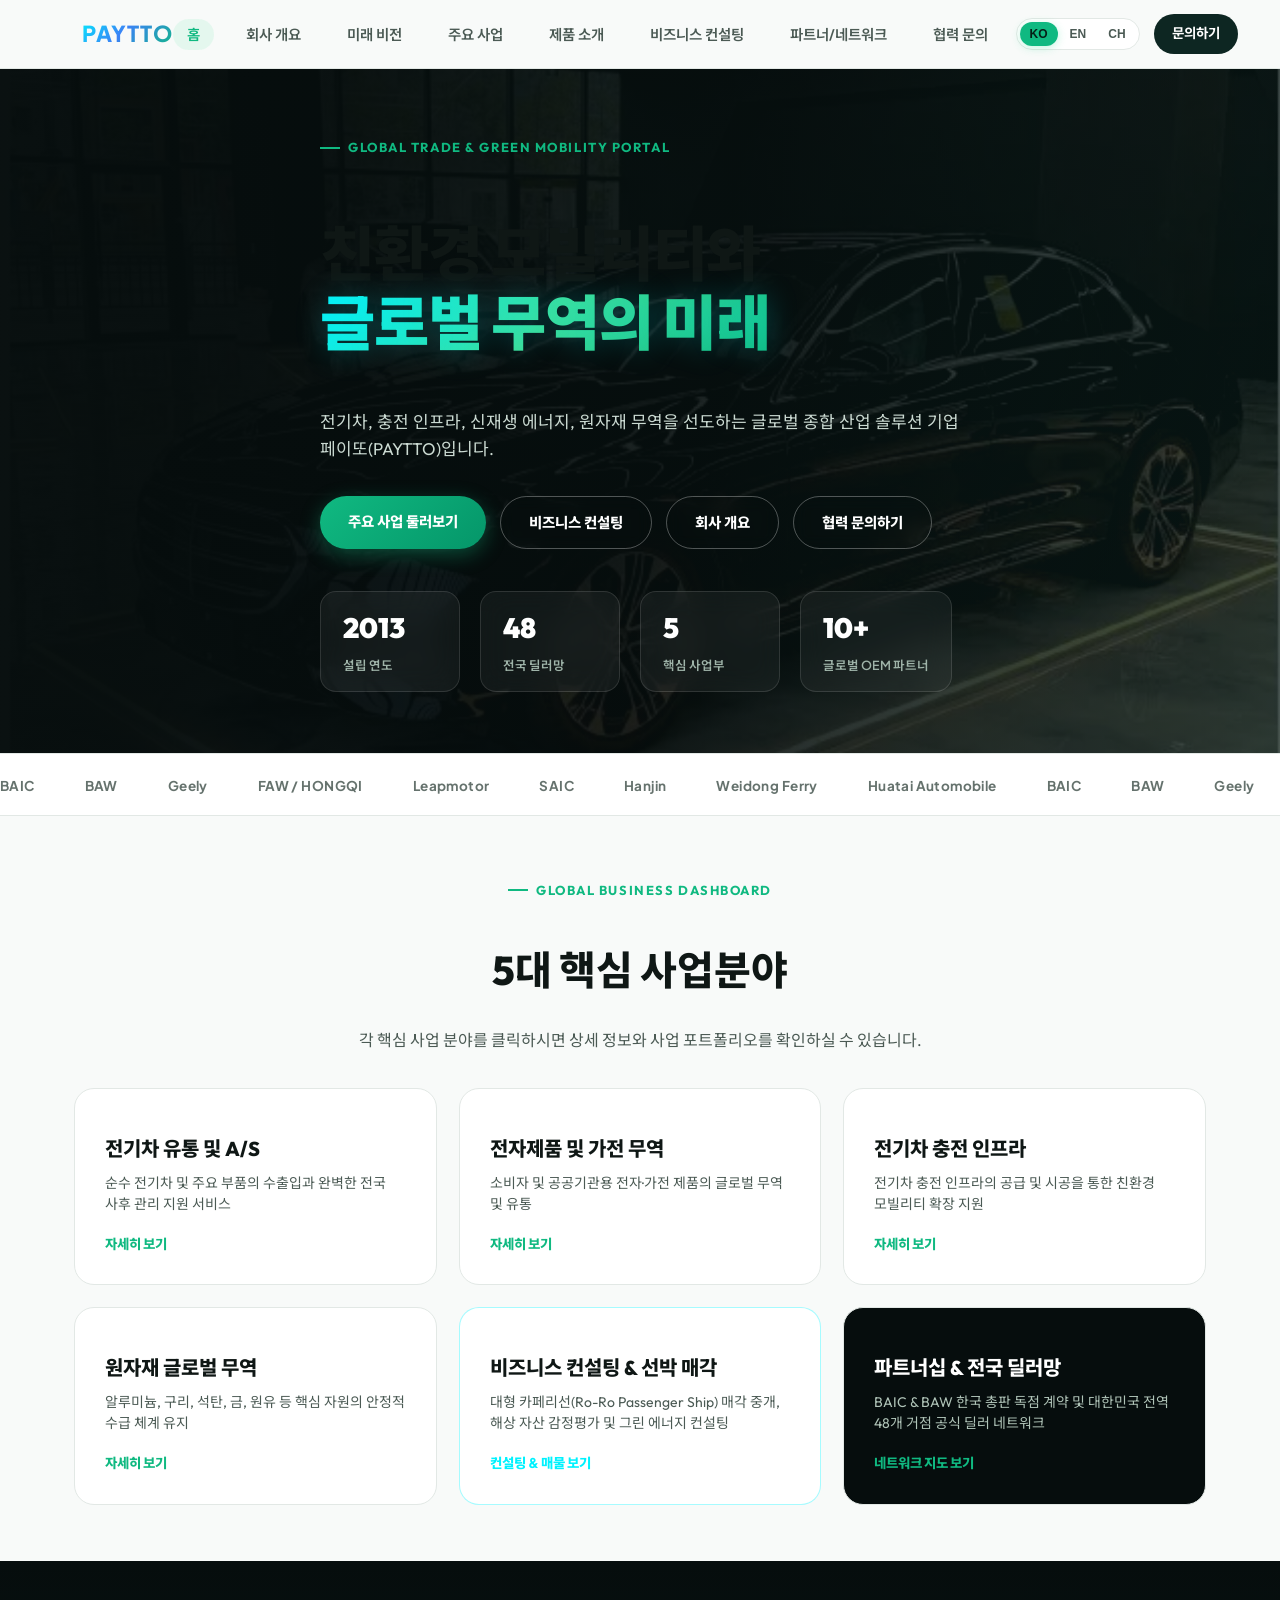
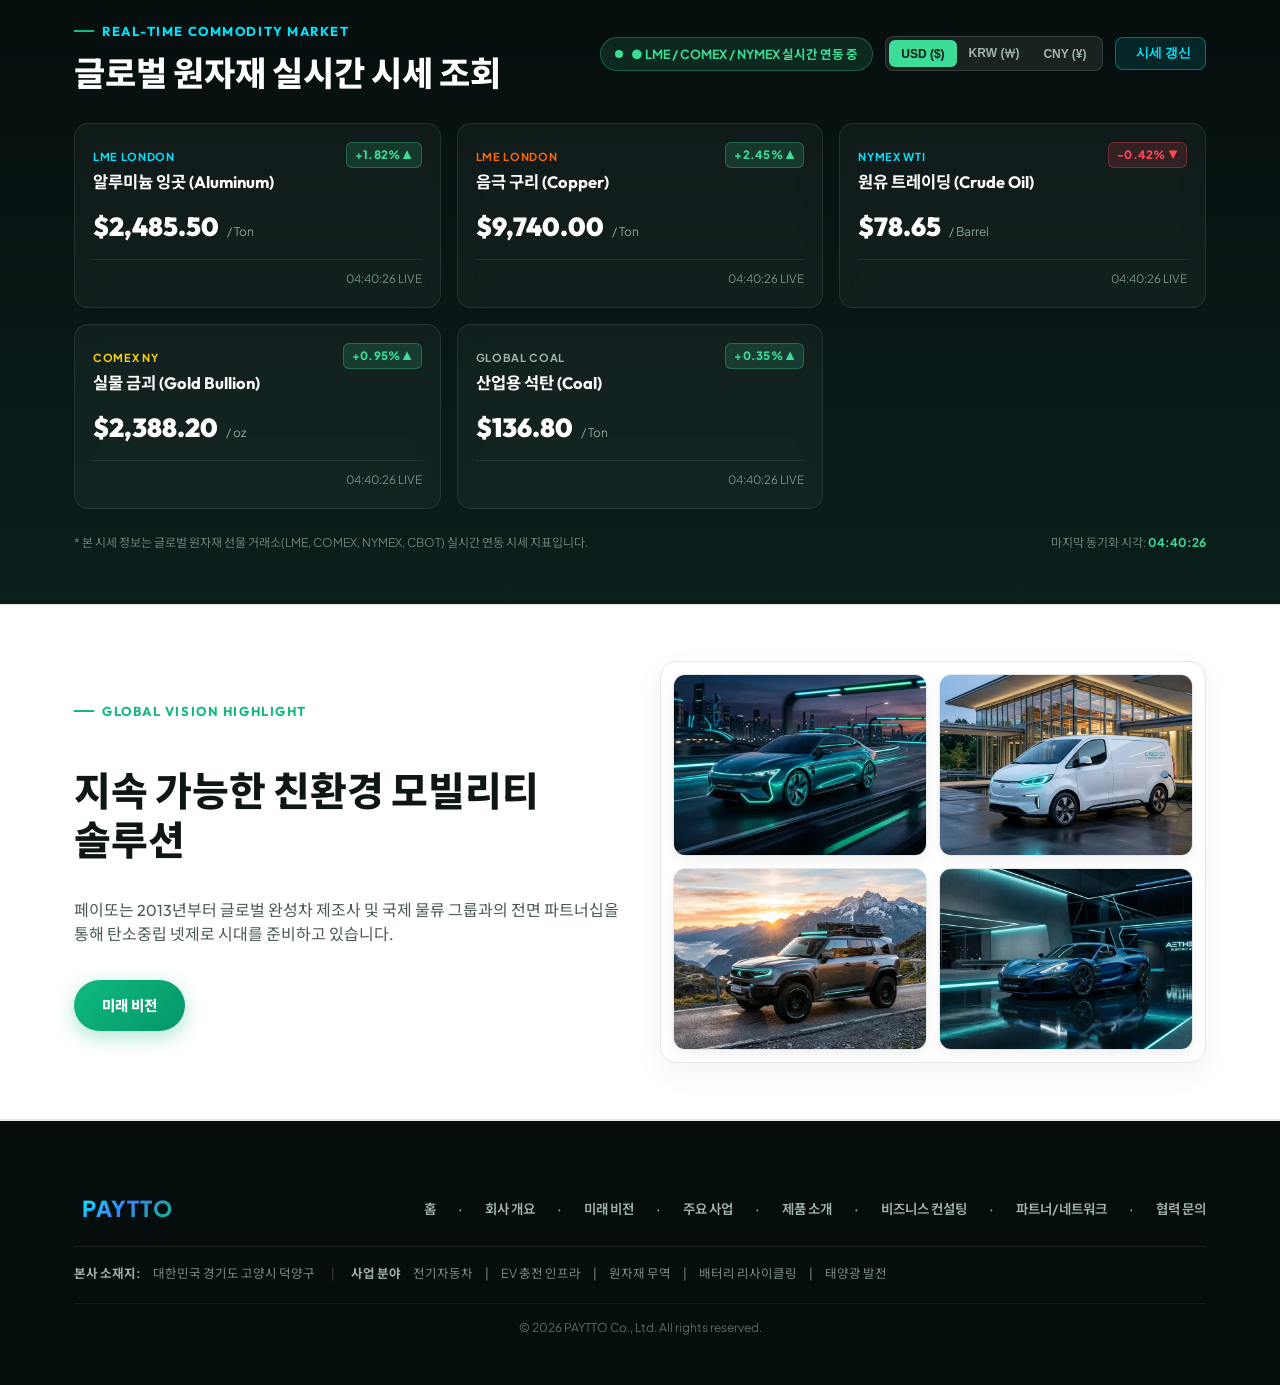
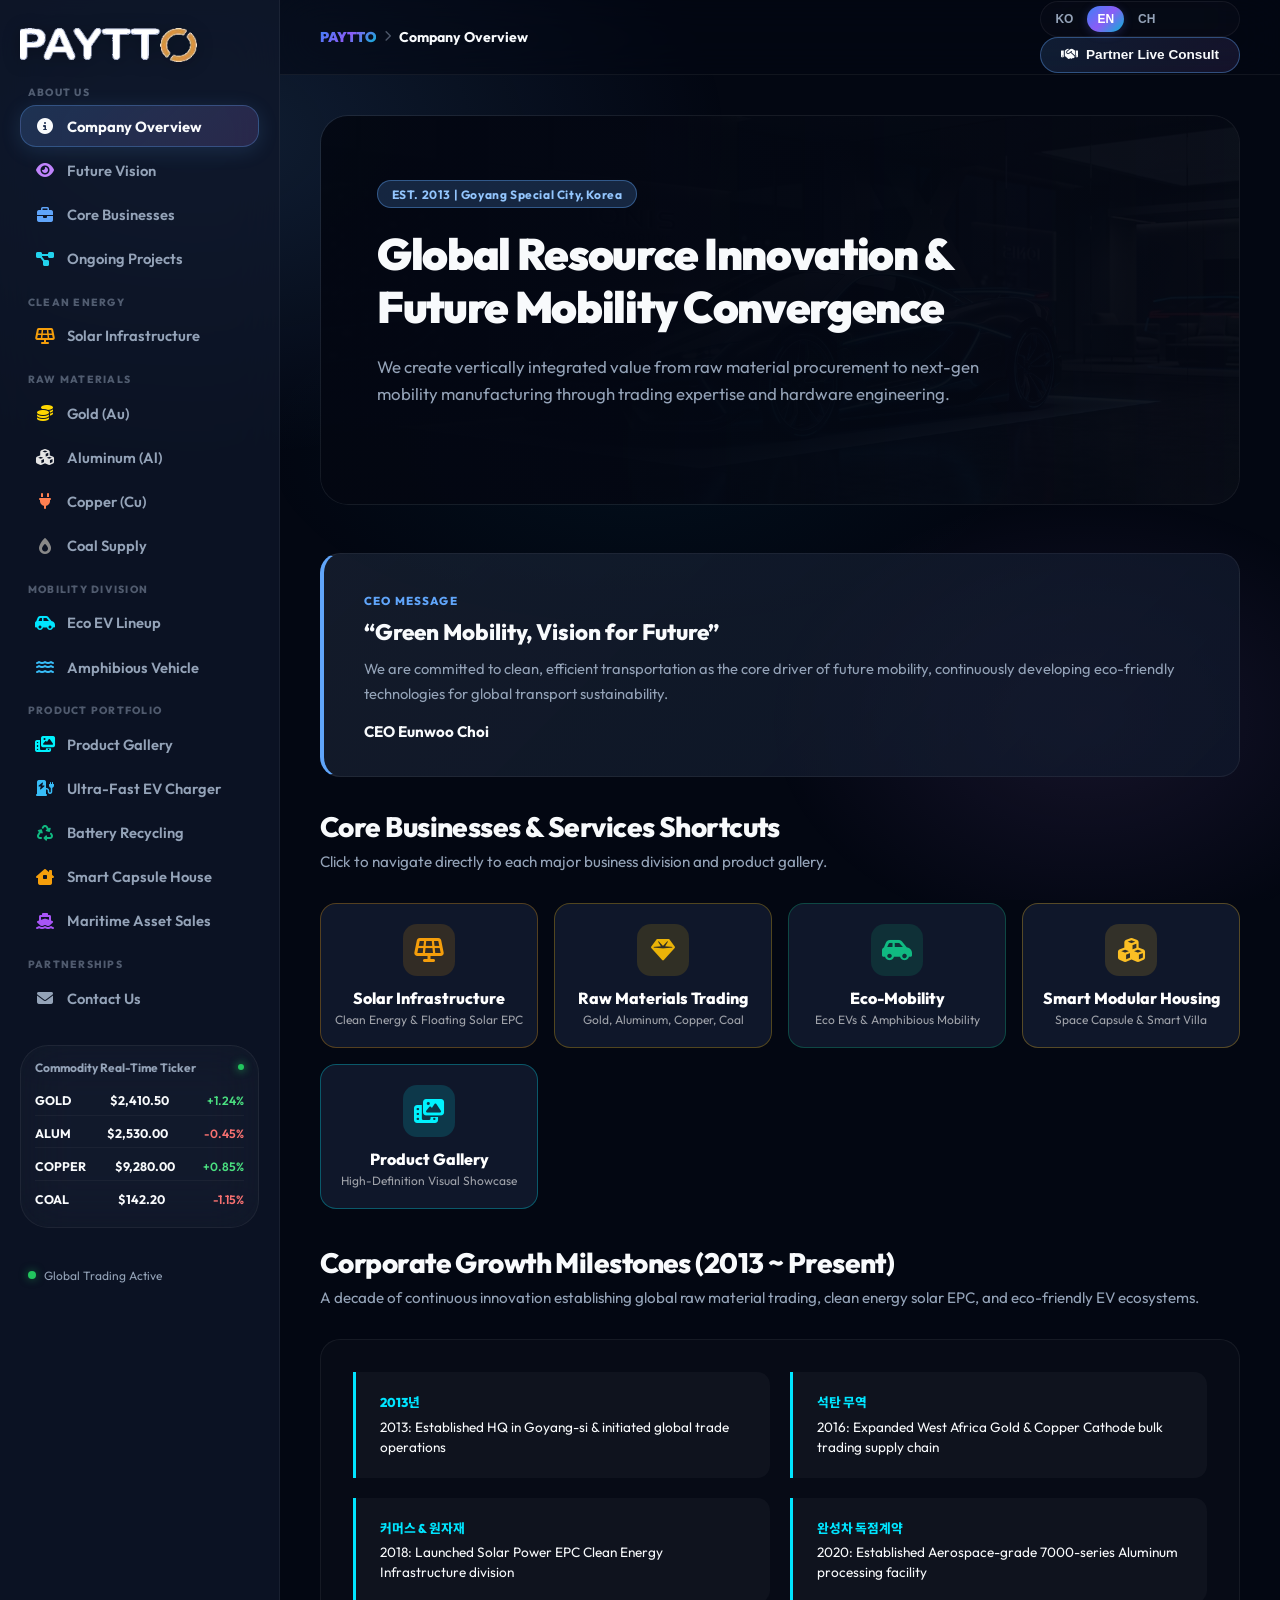
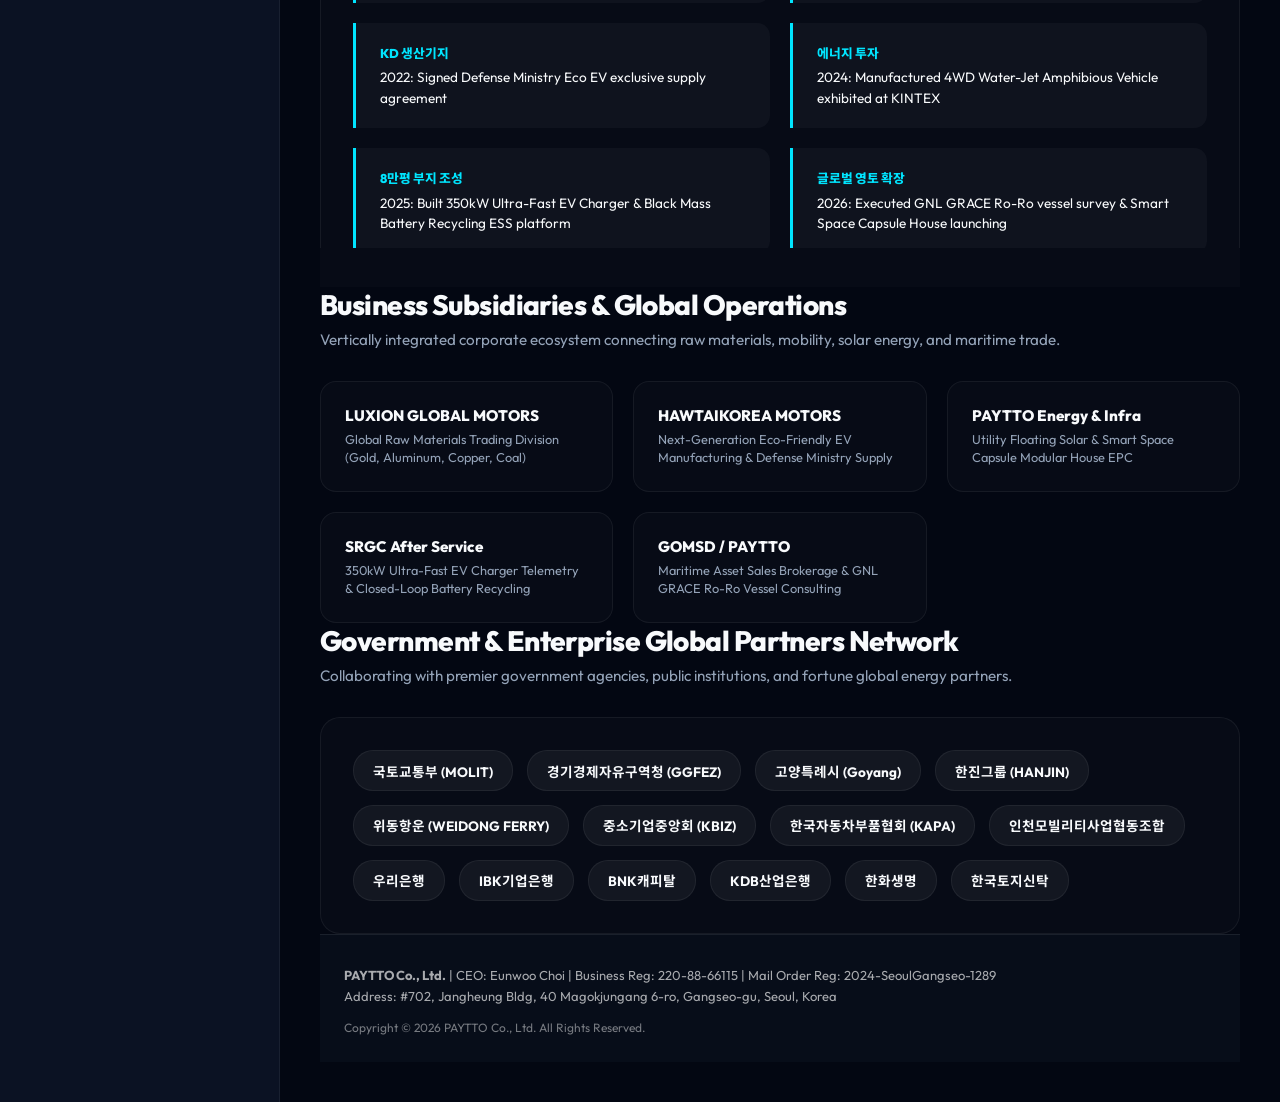
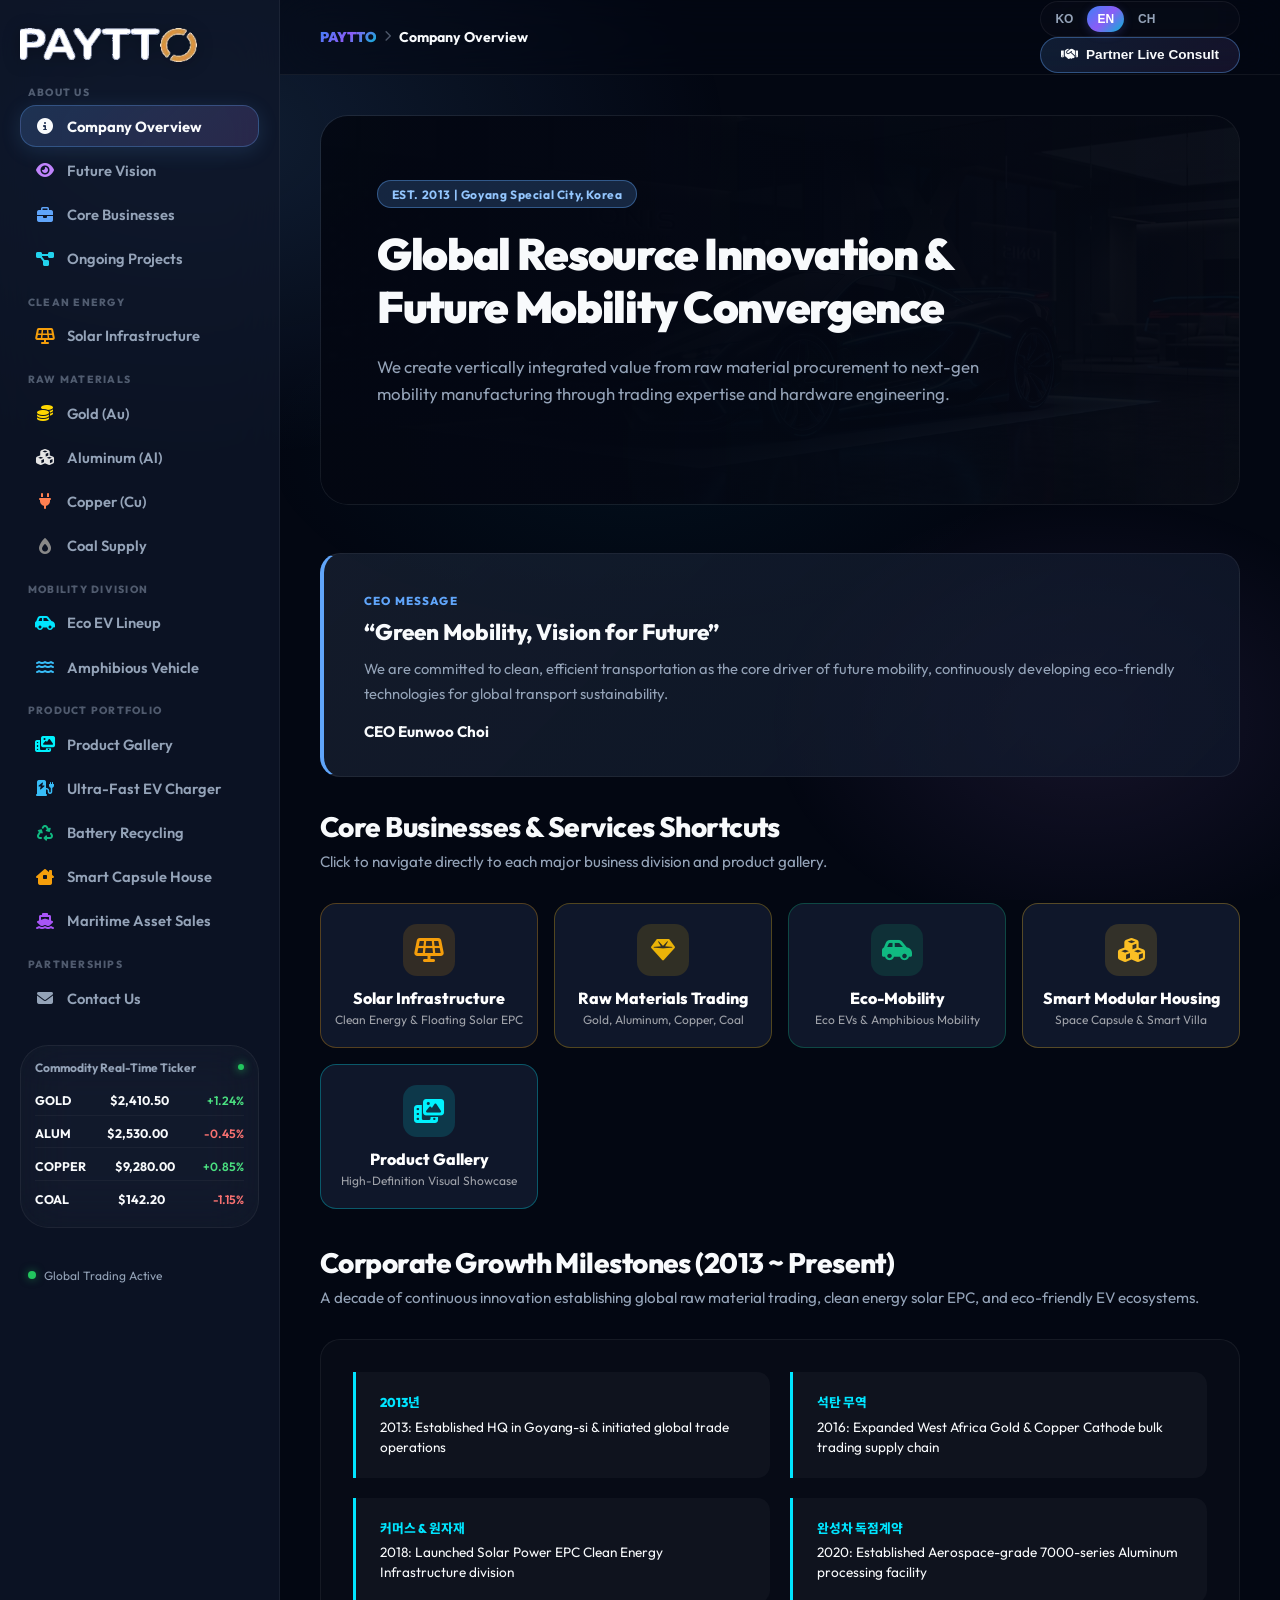
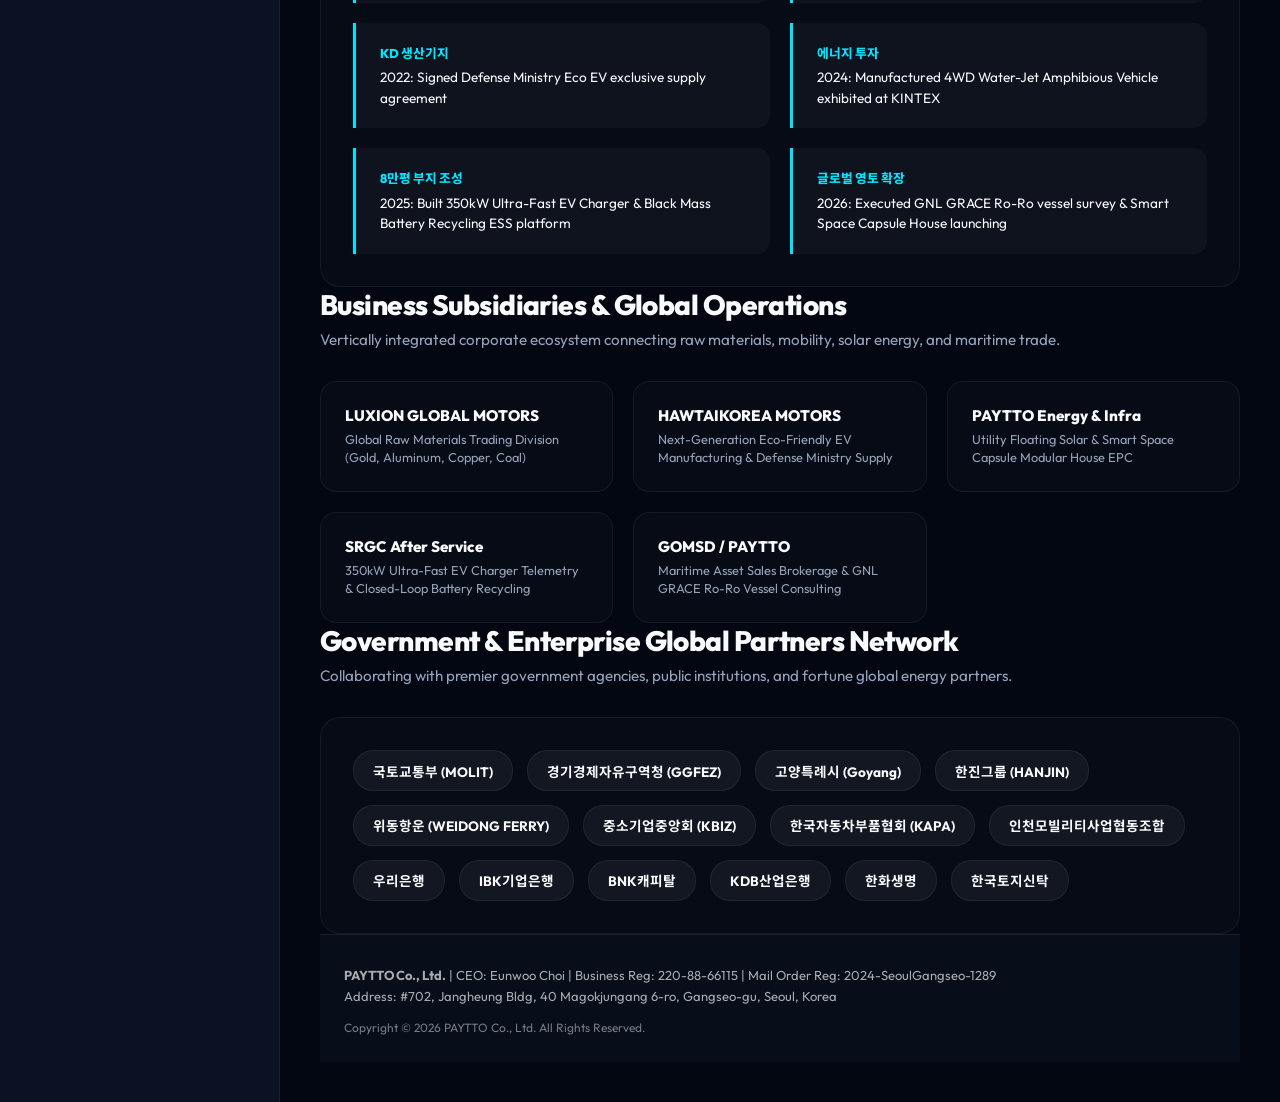
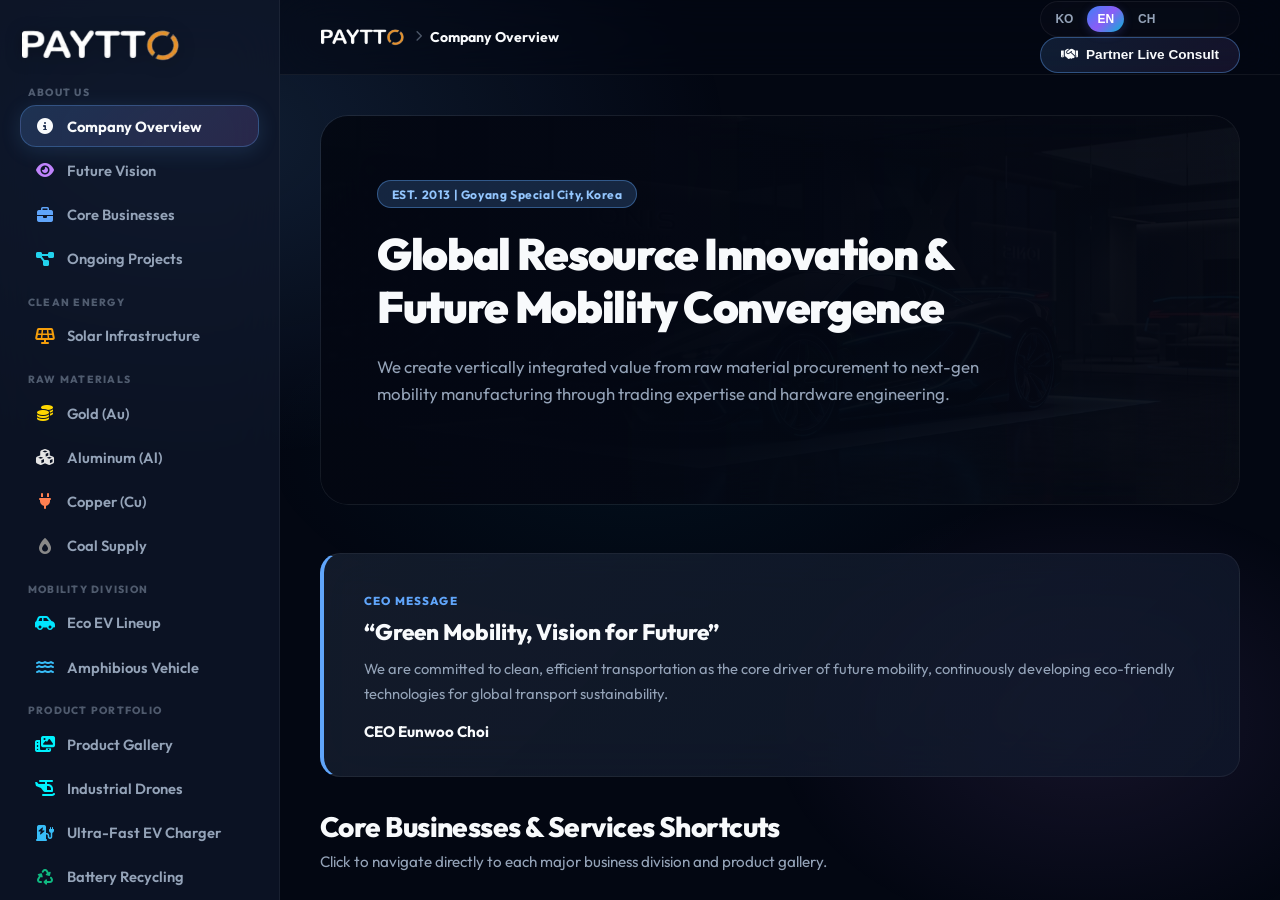
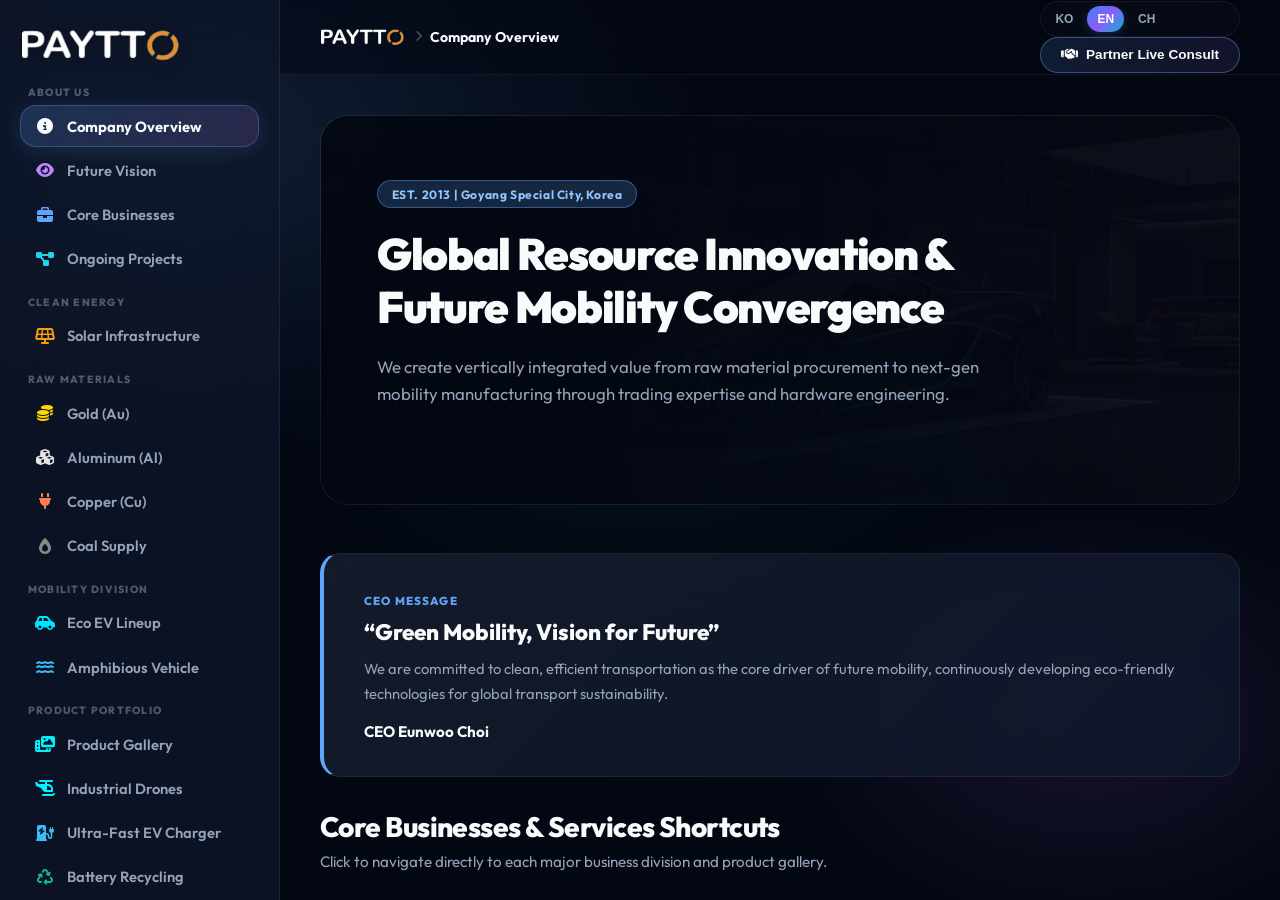
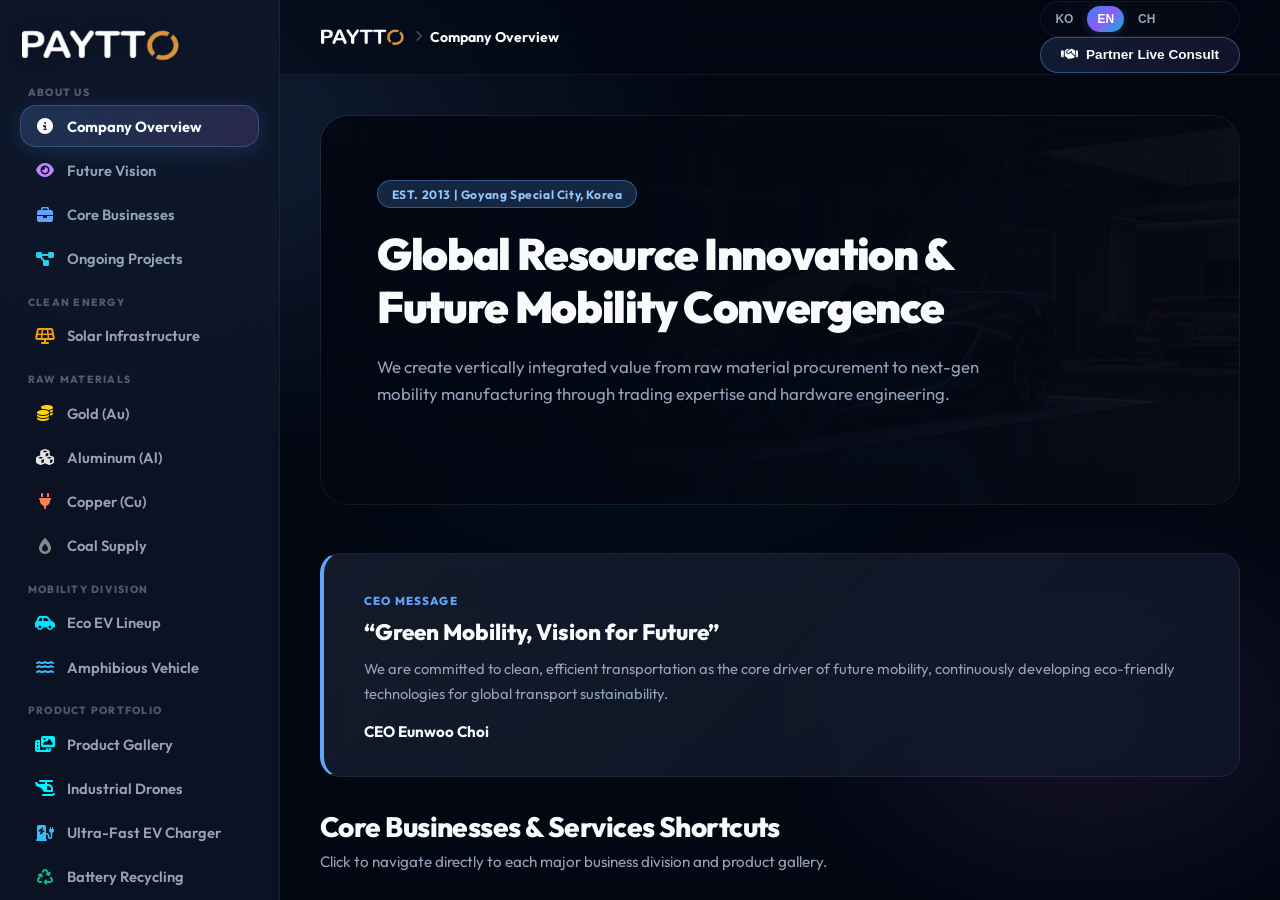
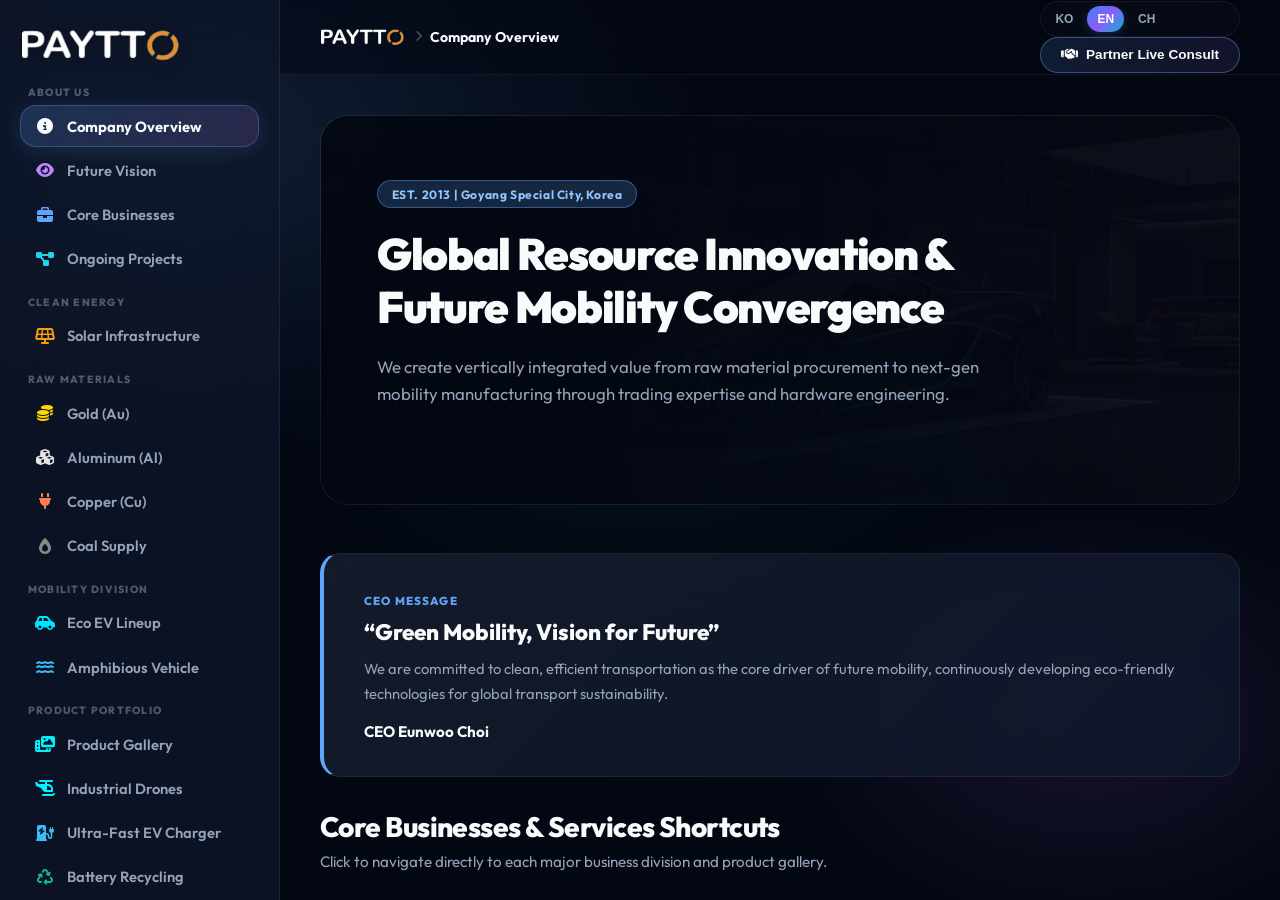
